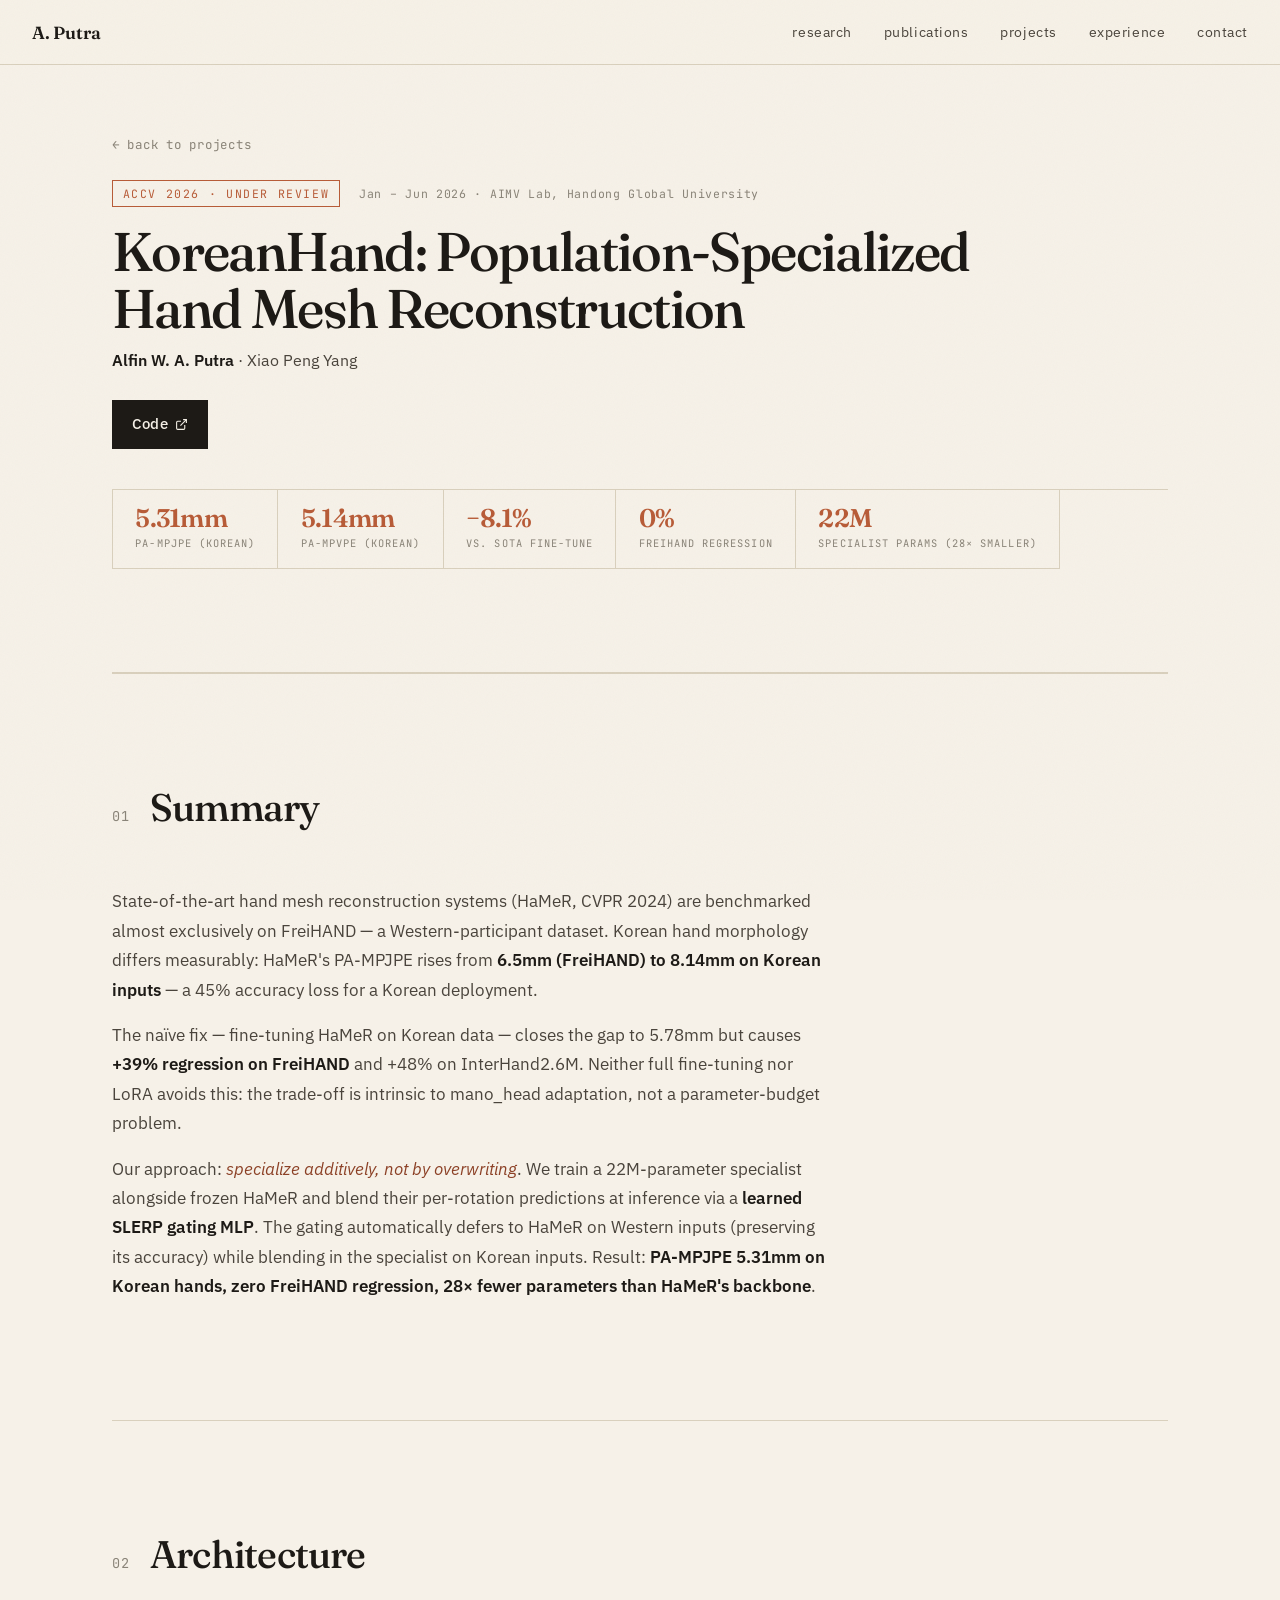
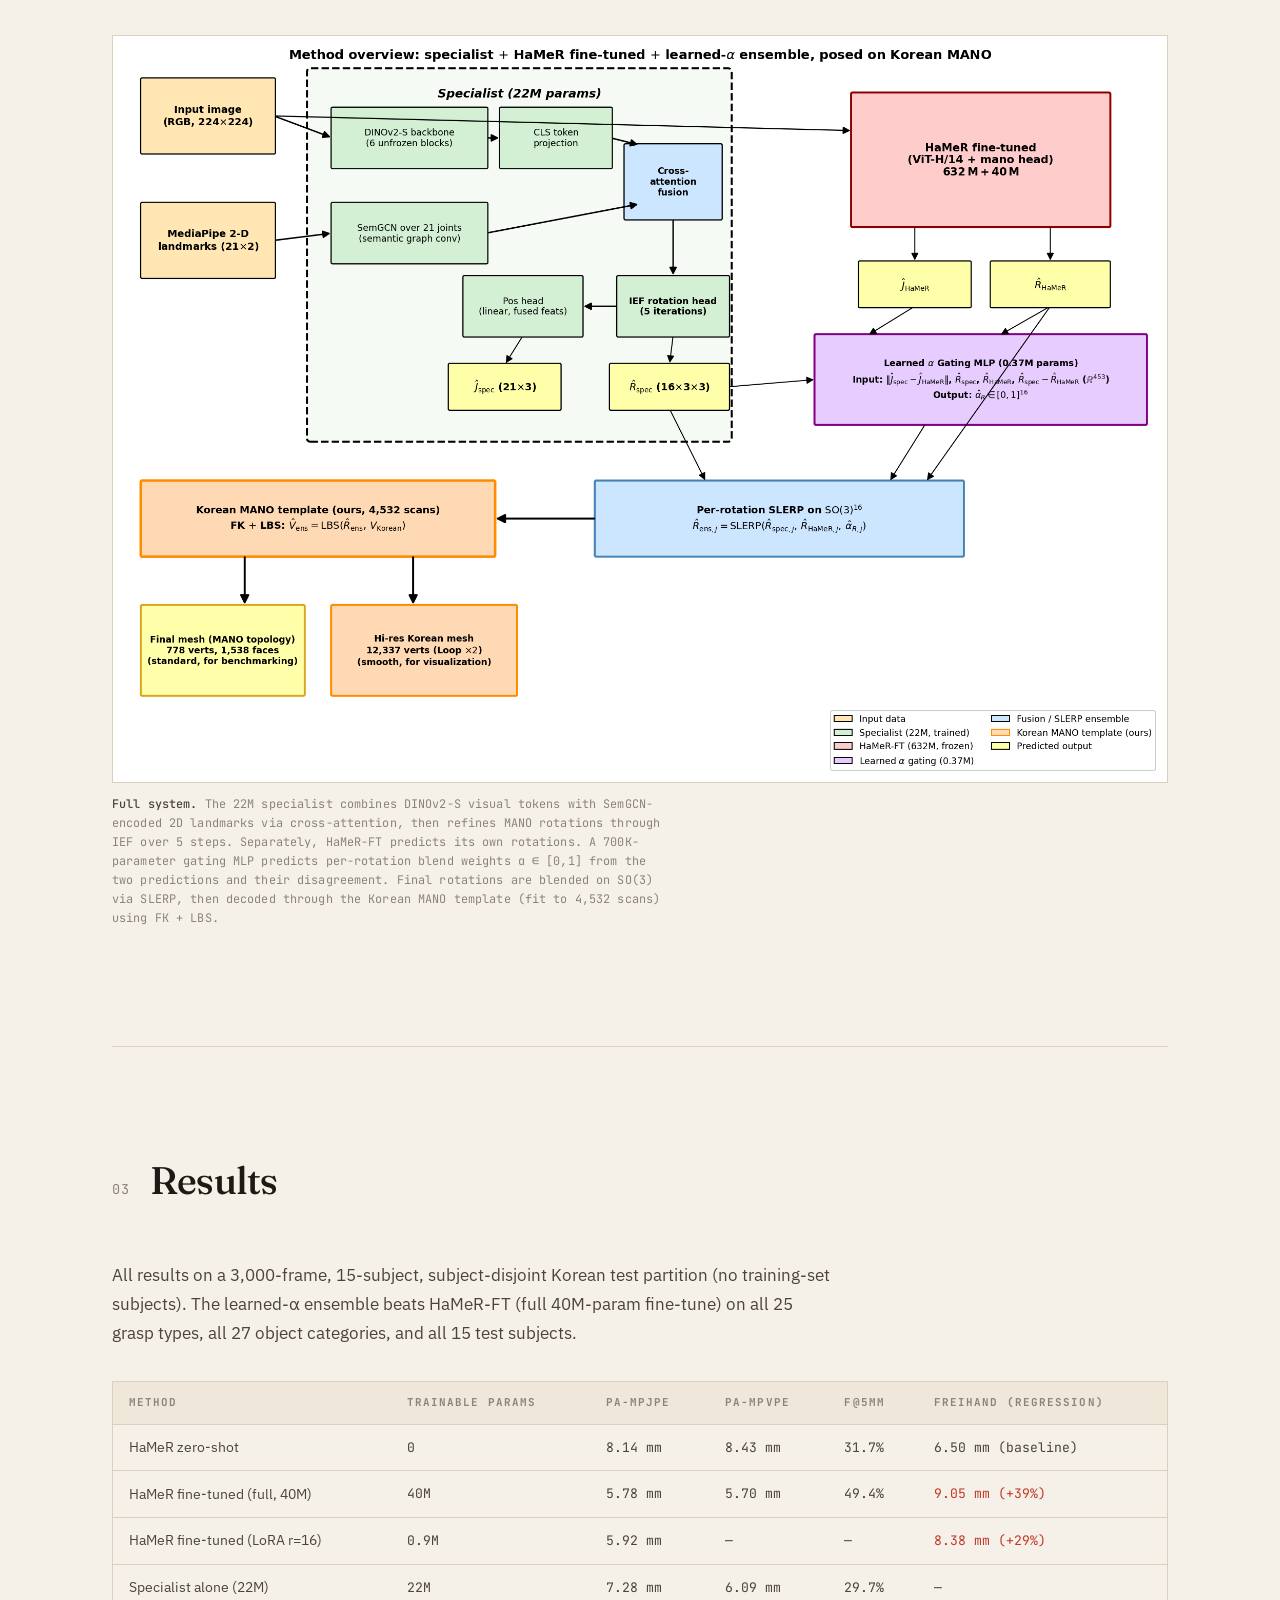
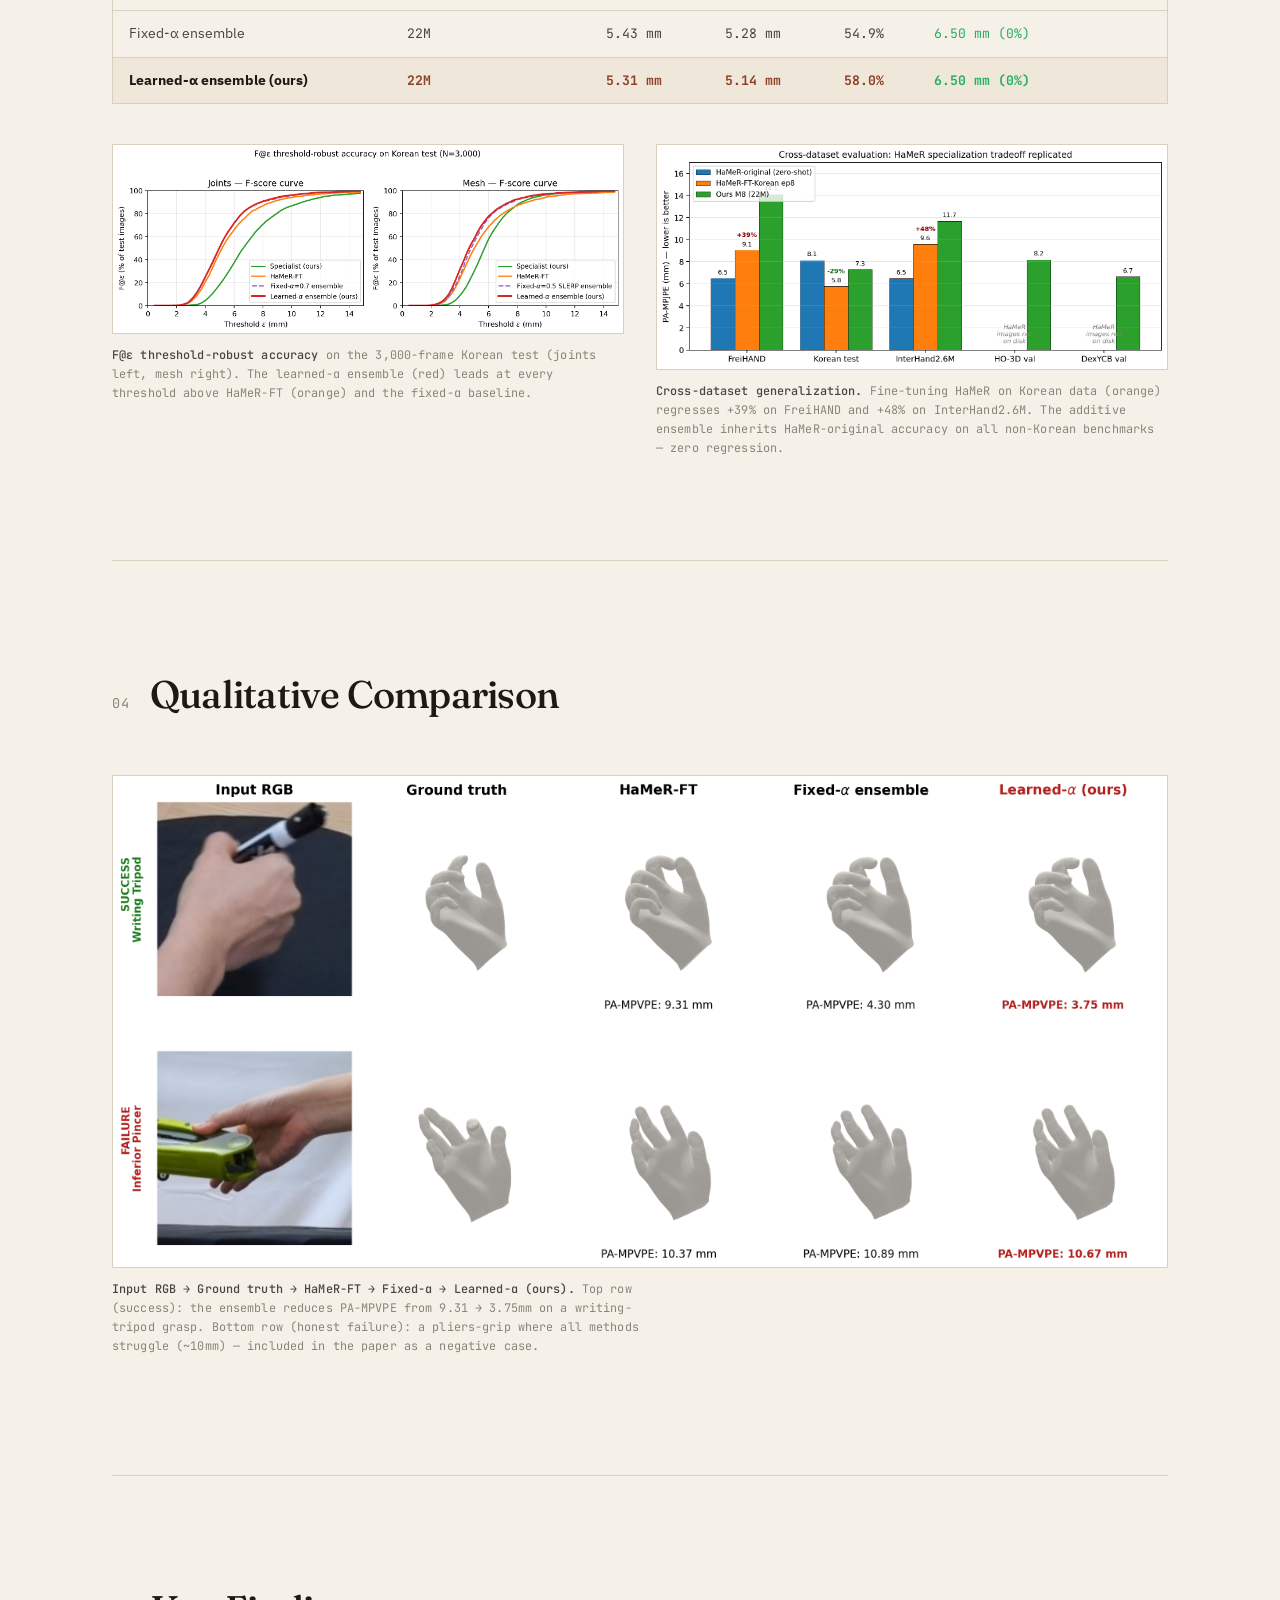
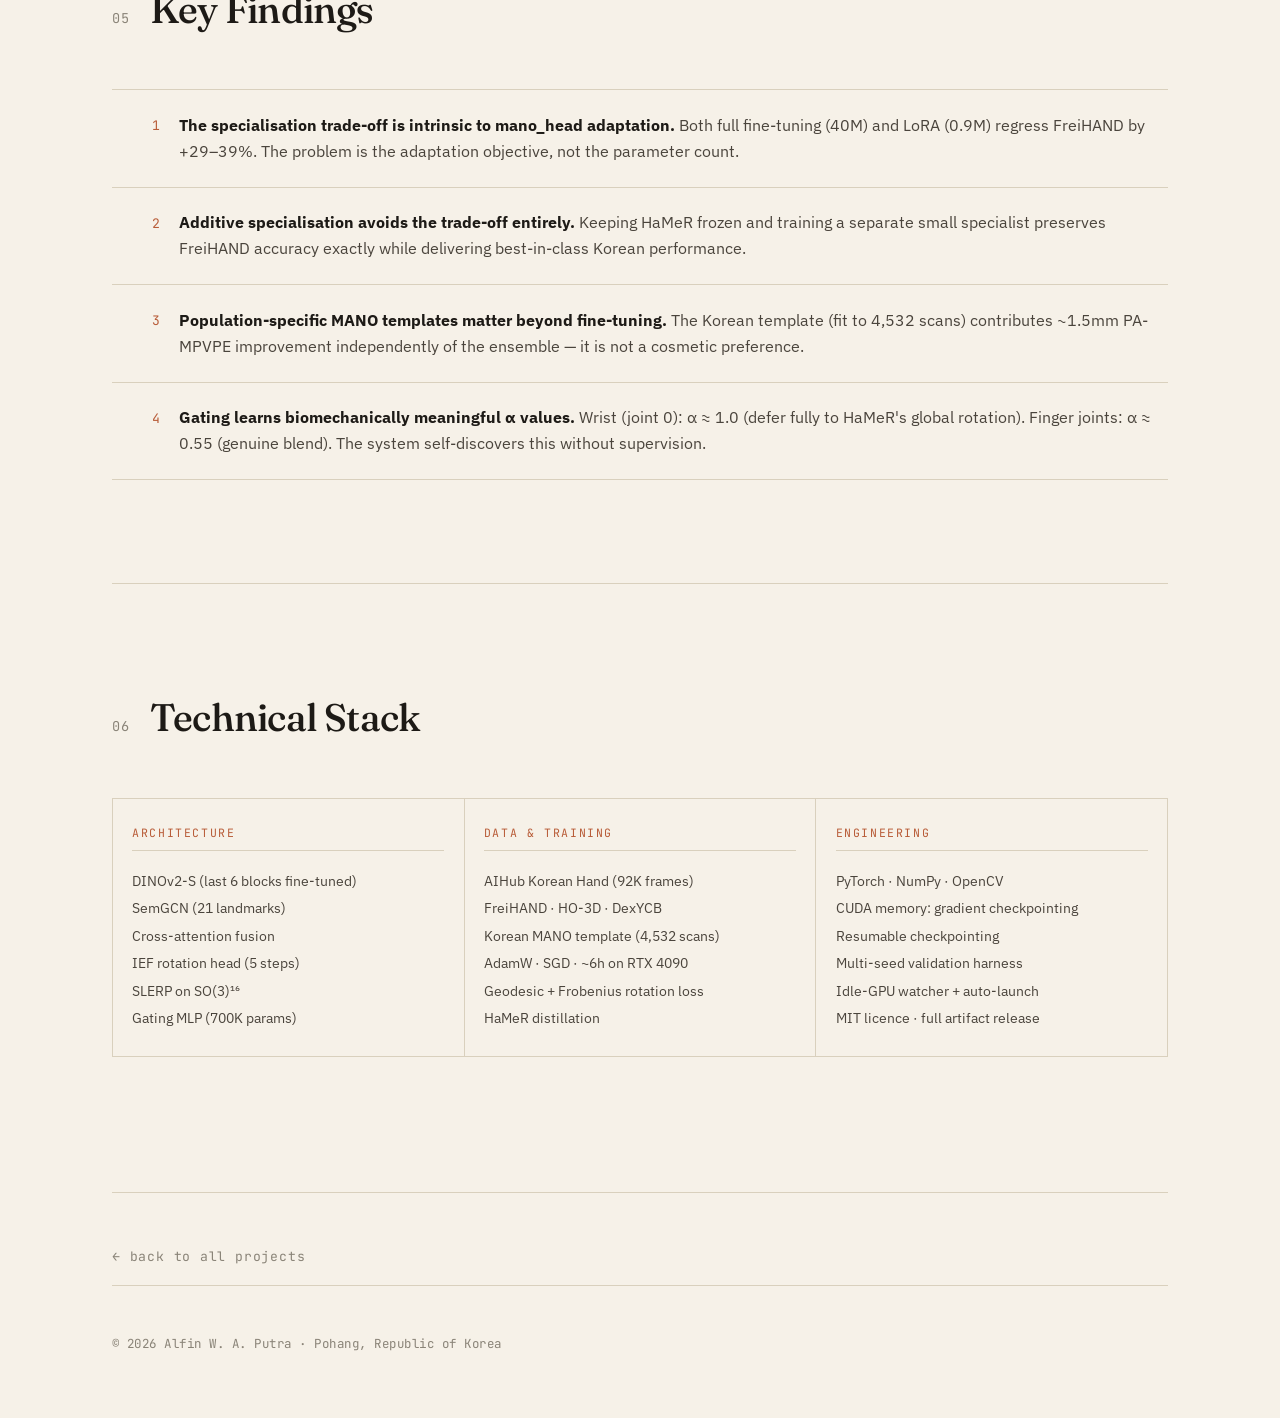
==== koreanhand.html @ b6795010 "feat: add KoreanHand detail page; clean up main project card - New koreanhand.html: full project pag" ====
<!DOCTYPE html>
<html lang="en">
<head>
  <meta charset="UTF-8" />
  <meta name="viewport" content="width=device-width, initial-scale=1.0" />
  <title>KoreanHand — Alfin W. A. Putra</title>
  <meta name="description" content="KoreanHand: Population-Specialized Hand Mesh Reconstruction. PA-MPJPE 5.31mm, beats SOTA fine-tuning by 8.1%, zero regression on FreiHAND. ACCV 2026 under review." />

  <link rel="icon" type="image/svg+xml" href="assets/img/favicon.svg" />
  <link rel="preconnect" href="https://fonts.googleapis.com" />
  <link rel="preconnect" href="https://fonts.gstatic.com" crossorigin />
  <link href="https://fonts.googleapis.com/css2?family=Fraunces:ital,opsz,wght@0,9..144,400;0,9..144,500;0,9..144,600;0,9..144,700;1,9..144,400&family=IBM+Plex+Sans:wght@300;400;500;600&family=JetBrains+Mono:wght@400;500&display=swap" rel="stylesheet" />
  <link rel="stylesheet" href="assets/css/style.css" />
  <link rel="stylesheet" href="assets/css/project.css" />
</head>
<body>
  <div class="grain" aria-hidden="true"></div>

  <nav class="topnav">
    <a href="index.html" class="brand">A.&nbsp;Putra</a>
    <div class="navlinks">
      <a href="index.html#research">Research</a>
      <a href="index.html#publications">Publications</a>
      <a href="index.html#projects">Projects</a>
      <a href="index.html#experience">Experience</a>
      <a href="index.html#contact">Contact</a>
    </div>
  </nav>

  <main id="top">

    <!-- ===== PROJECT HEADER ===== -->
    <section class="proj-hero">
      <div class="proj-hero-back">
        <a href="index.html#projects">← back to projects</a>
      </div>
      <div class="proj-hero-meta">
        <span class="proj-status">ACCV 2026 · under review</span>
        <span class="proj-hero-date">Jan – Jun 2026 · AIMV Lab, Handong Global University</span>
      </div>
      <h1 class="proj-hero-title">KoreanHand: Population-Specialized<br>Hand Mesh Reconstruction</h1>
      <p class="proj-hero-sub">
        <span class="me">Alfin&nbsp;W.&nbsp;A.&nbsp;Putra</span> · Xiao&nbsp;Peng&nbsp;Yang
      </p>
      <div class="proj-hero-links">
        <a href="https://github.com/Alfin12345677777/KoreanHand-Population-Specific-Hand-Mesh-Reconstruction-via-Learned-Specialist-Foundation-Ensembling" target="_blank" rel="noopener" class="cta primary">
          <span>Code</span>
          <svg width="13" height="13" viewBox="0 0 24 24" fill="none" stroke="currentColor" stroke-width="2" aria-hidden="true"><path d="M18 13v6a2 2 0 0 1-2 2H5a2 2 0 0 1-2-2V8a2 2 0 0 1 2-2h6"/><polyline points="15 3 21 3 21 9"/><line x1="10" y1="14" x2="21" y2="3"/></svg>
        </a>
      </div>

      <!-- stat pills -->
      <div class="stat-row">
        <div class="stat">
          <span class="stat-val">5.31mm</span>
          <span class="stat-label">PA-MPJPE (Korean)</span>
        </div>
        <div class="stat">
          <span class="stat-val">5.14mm</span>
          <span class="stat-label">PA-MPVPE (Korean)</span>
        </div>
        <div class="stat">
          <span class="stat-val">−8.1%</span>
          <span class="stat-label">vs. SOTA fine-tune</span>
        </div>
        <div class="stat">
          <span class="stat-val">0%</span>
          <span class="stat-label">FreiHAND regression</span>
        </div>
        <div class="stat">
          <span class="stat-val">22M</span>
          <span class="stat-label">specialist params (28× smaller)</span>
        </div>
      </div>
    </section>

    <!-- ===== ABSTRACT ===== -->
    <section class="section pj-section is-visible">
      <div class="section-head">
        <span class="section-num">01</span>
        <h2 class="section-title">Summary</h2>
      </div>
      <div class="pj-prose">
        <p>
          State-of-the-art hand mesh reconstruction systems (HaMeR, CVPR 2024) are benchmarked almost
          exclusively on FreiHAND — a Western-participant dataset. Korean hand morphology differs measurably:
          HaMeR's PA-MPJPE rises from <strong>6.5mm (FreiHAND) to 8.14mm on Korean inputs</strong> — a 45% accuracy loss
          for a Korean deployment.
        </p>
        <p>
          The naïve fix — fine-tuning HaMeR on Korean data — closes the gap to 5.78mm but causes
          <strong>+39% regression on FreiHAND</strong> and +48% on InterHand2.6M. Neither full fine-tuning
          nor LoRA avoids this: the trade-off is intrinsic to mano_head adaptation, not a parameter-budget problem.
        </p>
        <p>
          Our approach: <em>specialize additively, not by overwriting</em>. We train a 22M-parameter
          specialist alongside frozen HaMeR and blend their per-rotation predictions at inference via a
          <strong>learned SLERP gating MLP</strong>. The gating automatically defers to HaMeR on Western
          inputs (preserving its accuracy) while blending in the specialist on Korean inputs.
          Result: <strong>PA-MPJPE 5.31mm on Korean hands, zero FreiHAND regression, 28× fewer parameters than HaMeR's backbone</strong>.
        </p>
      </div>
    </section>

    <!-- ===== ARCHITECTURE ===== -->
    <section class="section pj-section is-visible">
      <div class="section-head">
        <span class="section-num">02</span>
        <h2 class="section-title">Architecture</h2>
      </div>
      <figure class="pj-figure pj-figure--full">
        <img src="assets/img/Arcitecture_hand.png" alt="Full system architecture: 22M specialist (DINOv2-S + SemGCN + cross-attention + IEF) ensembled with HaMeR-FT via learned-α SLERP gating MLP, posed on Korean MANO" />
        <figcaption>
          <strong>Full system.</strong> The 22M specialist combines DINOv2-S visual tokens with SemGCN-encoded
          2D landmarks via cross-attention, then refines MANO rotations through IEF over 5 steps. Separately,
          HaMeR-FT predicts its own rotations. A 700K-parameter gating MLP predicts per-rotation blend weights α ∈ [0,1]
          from the two predictions and their disagreement. Final rotations are blended on SO(3) via SLERP,
          then decoded through the Korean MANO template (fit to 4,532 scans) using FK + LBS.
        </figcaption>
      </figure>
    </section>

    <!-- ===== RESULTS ===== -->
    <section class="section pj-section is-visible">
      <div class="section-head">
        <span class="section-num">03</span>
        <h2 class="section-title">Results</h2>
      </div>

      <div class="pj-prose">
        <p>All results on a 3,000-frame, 15-subject, subject-disjoint Korean test partition (no training-set subjects).
           The learned-α ensemble beats HaMeR-FT (full 40M-param fine-tune) on all 25 grasp types, all 27 object categories,
           and all 15 test subjects.</p>
      </div>

      <!-- results table -->
      <div class="pj-table-wrap">
        <table class="pj-table">
          <thead>
            <tr>
              <th>Method</th>
              <th>Trainable params</th>
              <th>PA-MPJPE</th>
              <th>PA-MPVPE</th>
              <th>F@5mm</th>
              <th>FreiHAND (regression)</th>
            </tr>
          </thead>
          <tbody>
            <tr>
              <td>HaMeR zero-shot</td>
              <td class="mono">0</td>
              <td class="mono">8.14 mm</td>
              <td class="mono">8.43 mm</td>
              <td class="mono">31.7%</td>
              <td class="mono">6.50 mm (baseline)</td>
            </tr>
            <tr>
              <td>HaMeR fine-tuned (full, 40M)</td>
              <td class="mono">40M</td>
              <td class="mono">5.78 mm</td>
              <td class="mono">5.70 mm</td>
              <td class="mono">49.4%</td>
              <td class="mono bad">9.05 mm (+39%)</td>
            </tr>
            <tr>
              <td>HaMeR fine-tuned (LoRA r=16)</td>
              <td class="mono">0.9M</td>
              <td class="mono">5.92 mm</td>
              <td class="mono">—</td>
              <td class="mono">—</td>
              <td class="mono bad">8.38 mm (+29%)</td>
            </tr>
            <tr>
              <td>Specialist alone (22M)</td>
              <td class="mono">22M</td>
              <td class="mono">7.28 mm</td>
              <td class="mono">6.09 mm</td>
              <td class="mono">29.7%</td>
              <td class="mono">—</td>
            </tr>
            <tr>
              <td>Fixed-α ensemble</td>
              <td class="mono">22M</td>
              <td class="mono">5.43 mm</td>
              <td class="mono">5.28 mm</td>
              <td class="mono">54.9%</td>
              <td class="mono good">6.50 mm (0%)</td>
            </tr>
            <tr class="best-row">
              <td><strong>Learned-α ensemble (ours)</strong></td>
              <td class="mono"><strong>22M</strong></td>
              <td class="mono"><strong>5.31 mm</strong></td>
              <td class="mono"><strong>5.14 mm</strong></td>
              <td class="mono"><strong>58.0%</strong></td>
              <td class="mono good"><strong>6.50 mm (0%)</strong></td>
            </tr>
          </tbody>
        </table>
      </div>

      <div class="pj-figures-2">
        <figure class="pj-figure">
          <img src="assets/img/F_score_hand.png" alt="F@ε accuracy curves for joints and mesh on Korean test set, N=3000" />
          <figcaption>
            <strong>F@ε threshold-robust accuracy</strong> on the 3,000-frame Korean test (joints left, mesh right).
            The learned-α ensemble (red) leads at every threshold above HaMeR-FT (orange) and the fixed-α baseline.
          </figcaption>
        </figure>
        <figure class="pj-figure">
          <img src="assets/img/cross_val_hand.png" alt="Cross-dataset PA-MPJPE bar chart across FreiHAND, Korean test, InterHand2.6M, HO-3D, DexYCB" />
          <figcaption>
            <strong>Cross-dataset generalization.</strong> Fine-tuning HaMeR on Korean data (orange) regresses
            +39% on FreiHAND and +48% on InterHand2.6M. The additive ensemble inherits HaMeR-original
            accuracy on all non-Korean benchmarks — zero regression.
          </figcaption>
        </figure>
      </div>
    </section>

    <!-- ===== QUALITATIVE ===== -->
    <section class="section pj-section is-visible">
      <div class="section-head">
        <span class="section-num">04</span>
        <h2 class="section-title">Qualitative Comparison</h2>
      </div>
      <figure class="pj-figure pj-figure--full">
        <img src="assets/img/sample_hand.png" alt="Qualitative results: input RGB, ground truth mesh, HaMeR-FT, fixed-alpha, learned-alpha ensemble on Korean hand images" />
        <figcaption>
          <strong>Input RGB → Ground truth → HaMeR-FT → Fixed-α → Learned-α (ours).</strong>
          Top row (success): the ensemble reduces PA-MPVPE from 9.31 → 3.75mm on a writing-tripod grasp.
          Bottom row (honest failure): a pliers-grip where all methods struggle (~10mm) — included in the paper as a negative case.
        </figcaption>
      </figure>
    </section>

    <!-- ===== KEY FINDINGS ===== -->
    <section class="section pj-section is-visible">
      <div class="section-head">
        <span class="section-num">05</span>
        <h2 class="section-title">Key Findings</h2>
      </div>
      <div class="pj-findings">
        <div class="pj-finding">
          <span class="pj-finding-num">1</span>
          <div>
            <strong>The specialisation trade-off is intrinsic to mano_head adaptation.</strong>
            Both full fine-tuning (40M) and LoRA (0.9M) regress FreiHAND by +29–39%.
            The problem is the adaptation objective, not the parameter count.
          </div>
        </div>
        <div class="pj-finding">
          <span class="pj-finding-num">2</span>
          <div>
            <strong>Additive specialisation avoids the trade-off entirely.</strong>
            Keeping HaMeR frozen and training a separate small specialist preserves FreiHAND accuracy
            exactly while delivering best-in-class Korean performance.
          </div>
        </div>
        <div class="pj-finding">
          <span class="pj-finding-num">3</span>
          <div>
            <strong>Population-specific MANO templates matter beyond fine-tuning.</strong>
            The Korean template (fit to 4,532 scans) contributes ~1.5mm PA-MPVPE improvement
            independently of the ensemble — it is not a cosmetic preference.
          </div>
        </div>
        <div class="pj-finding">
          <span class="pj-finding-num">4</span>
          <div>
            <strong>Gating learns biomechanically meaningful α values.</strong>
            Wrist (joint 0): α ≈ 1.0 (defer fully to HaMeR's global rotation).
            Finger joints: α ≈ 0.55 (genuine blend). The system self-discovers this without supervision.
          </div>
        </div>
      </div>
    </section>

    <!-- ===== STACK ===== -->
    <section class="section pj-section is-visible">
      <div class="section-head">
        <span class="section-num">06</span>
        <h2 class="section-title">Technical Stack</h2>
      </div>
      <div class="skills-grid" style="grid-template-columns: repeat(3,1fr);">
        <div class="skill-col">
          <div class="skill-label">Architecture</div>
          <ul>
            <li>DINOv2-S (last 6 blocks fine-tuned)</li>
            <li>SemGCN (21 landmarks)</li>
            <li>Cross-attention fusion</li>
            <li>IEF rotation head (5 steps)</li>
            <li>SLERP on SO(3)¹⁶</li>
            <li>Gating MLP (700K params)</li>
          </ul>
        </div>
        <div class="skill-col">
          <div class="skill-label">Data &amp; Training</div>
          <ul>
            <li>AIHub Korean Hand (92K frames)</li>
            <li>FreiHAND · HO-3D · DexYCB</li>
            <li>Korean MANO template (4,532 scans)</li>
            <li>AdamW · SGD · ~6h on RTX 4090</li>
            <li>Geodesic + Frobenius rotation loss</li>
            <li>HaMeR distillation</li>
          </ul>
        </div>
        <div class="skill-col">
          <div class="skill-label">Engineering</div>
          <ul>
            <li>PyTorch · NumPy · OpenCV</li>
            <li>CUDA memory: gradient checkpointing</li>
            <li>Resumable checkpointing</li>
            <li>Multi-seed validation harness</li>
            <li>Idle-GPU watcher + auto-launch</li>
            <li>MIT licence · full artifact release</li>
          </ul>
        </div>
      </div>
    </section>

    <div class="pj-footer-back">
      <a href="index.html#projects">← back to all projects</a>
    </div>

    <footer class="footer">
      <div>© 2026 Alfin W. A. Putra · Pohang, Republic of Korea</div>
    </footer>
  </main>

  <script src="assets/js/script.js"></script>
</body>
</html>
---- assets/css/style.css ----
/* ============================================================
   Alfin Putra — academic CV site
   aesthetic: editorial / refined minimalism / paper-warm
   ============================================================ */

:root {
  /* warm paper background, deep ink text */
  --bg: #f6f1e8;            /* warm off-white, like aged paper */
  --bg-alt: #efe8da;        /* slightly darker section bg */
  --ink: #1d1a16;           /* near-black ink */
  --ink-soft: #4a443c;
  --ink-mute: #8a8478;
  --rule: #d9d0bd;

  /* single grounded accent — deep terracotta, NOT corporate blue */
  --accent: #b85c38;
  --accent-deep: #8c4126;

  /* type */
  --serif: 'Fraunces', 'Times New Roman', Georgia, serif;
  --sans: 'IBM Plex Sans', -apple-system, system-ui, sans-serif;
  --mono: 'JetBrains Mono', 'Courier New', monospace;

  /* spacing */
  --section-pad: clamp(4rem, 8vw, 7rem);
  --content-max: 1120px;
}

/* ============================================================
   reset & base
   ============================================================ */
* { margin: 0; padding: 0; box-sizing: border-box; }
html { scroll-behavior: smooth; }
body {
  font-family: var(--sans);
  font-weight: 400;
  font-size: 17px;
  line-height: 1.65;
  color: var(--ink);
  background: var(--bg);
  -webkit-font-smoothing: antialiased;
  -moz-osx-font-smoothing: grayscale;
  font-feature-settings: 'kern' 1, 'liga' 1;
}

a {
  color: var(--accent-deep);
  text-decoration: none;
  text-underline-offset: 3px;
  text-decoration-thickness: 1px;
  transition: color .2s ease, text-decoration-color .2s ease;
}
a:hover {
  color: var(--accent);
  text-decoration: underline;
}

em {
  font-style: italic;
  color: var(--accent-deep);
}

/* ============================================================
   grain overlay — subtle paper texture
   ============================================================ */
.grain {
  position: fixed;
  inset: 0;
  pointer-events: none;
  opacity: .035;
  z-index: 9999;
  background-image: url("data:image/svg+xml;utf8,<svg xmlns='http://www.w3.org/2000/svg' width='200' height='200'><filter id='n'><feTurbulence type='fractalNoise' baseFrequency='0.9' numOctaves='3'/></filter><rect width='200' height='200' filter='url(%23n)' opacity='1'/></svg>");
  mix-blend-mode: multiply;
}

/* ============================================================
   nav
   ============================================================ */
.topnav {
  position: sticky;
  top: 0;
  z-index: 100;
  display: flex;
  align-items: center;
  justify-content: space-between;
  padding: 1.1rem 2rem;
  background: rgba(246, 241, 232, .92);
  backdrop-filter: saturate(180%) blur(10px);
  border-bottom: 1px solid var(--rule);
}
.brand {
  font-family: var(--serif);
  font-weight: 600;
  font-size: 1.1rem;
  letter-spacing: -0.01em;
  color: var(--ink);
}
.brand:hover { color: var(--accent); text-decoration: none; }
.navlinks {
  display: flex;
  gap: 2rem;
}
.navlinks a {
  font-size: .85rem;
  color: var(--ink-soft);
  letter-spacing: .04em;
  text-transform: lowercase;
}
.navlinks a:hover { color: var(--accent); text-decoration: none; }

@media (max-width: 720px) {
  .navlinks { display: none; }
  .topnav { padding: 1rem 1.25rem; }
}

/* ============================================================
   hero
   ============================================================ */
main {
  max-width: var(--content-max);
  margin: 0 auto;
  padding: 0 2rem;
}
@media (max-width: 720px) {
  main { padding: 0 1.25rem; }
}

.hero {
  padding-top: 4rem;
  padding-bottom: var(--section-pad);
}

/* ============================================================
   highlights strip (below hero, above research)
   ============================================================ */
.highlights {
  display: grid;
  grid-template-columns: repeat(3, 1fr);
  border-top: 1px solid var(--rule);
  border-left: 1px solid var(--rule);
  margin-bottom: 0;
}
.highlight {
  display: flex;
  flex-direction: column;
  gap: .45rem;
  padding: 1.4rem 1.6rem;
  border-right: 1px solid var(--rule);
  border-bottom: 1px solid var(--rule);
}
.highlight-label {
  font-family: var(--mono);
  font-size: .68rem;
  letter-spacing: .16em;
  text-transform: uppercase;
  color: var(--accent);
}
.highlight-text {
  font-size: .96rem;
  color: var(--ink-soft);
  line-height: 1.5;
}
.highlight-text strong {
  font-weight: 600;
  color: var(--ink);
}
.highlight-link {
  font-family: var(--mono);
  font-size: .78rem;
  letter-spacing: .04em;
  margin-top: .2rem;
}
@media (max-width: 720px) {
  .highlights { grid-template-columns: 1fr; }
}
.hero-grid {
  display: grid;
  grid-template-columns: 1fr 280px;
  gap: 3.5rem;
  align-items: start;
}
@media (max-width: 860px) {
  .hero-grid {
    grid-template-columns: 1fr;
    gap: 2rem;
  }
}

.eyebrow {
  display: inline-flex;
  align-items: center;
  gap: .55rem;
  font-family: var(--mono);
  font-size: .72rem;
  letter-spacing: .14em;
  color: var(--ink-mute);
  text-transform: uppercase;
  margin-bottom: 1.6rem;
}
.dot {
  width: 7px;
  height: 7px;
  border-radius: 50%;
  background: var(--accent);
  display: inline-block;
  animation: pulse 2.4s ease-in-out infinite;
}
@keyframes pulse {
  0%, 100% { opacity: 1; transform: scale(1); }
  50% { opacity: .5; transform: scale(.85); }
}

.display-name {
  font-family: var(--serif);
  font-weight: 500;
  font-size: clamp(2.7rem, 6vw, 4.5rem);
  line-height: 0.98;
  letter-spacing: -0.03em;
  color: var(--ink);
  margin-bottom: 1.8rem;
  font-variation-settings: 'opsz' 144;
}
.display-name .middle {
  font-style: italic;
  font-weight: 400;
  color: var(--ink-soft);
}

.lede {
  font-size: 1.1rem;
  line-height: 1.7;
  color: var(--ink-soft);
  margin-bottom: 1.2rem;
  max-width: 60ch;
}
.lede a {
  color: var(--ink);
  border-bottom: 1px solid var(--accent);
  padding-bottom: 1px;
}
.lede a:hover {
  color: var(--accent);
  text-decoration: none;
}

.cta-row {
  display: flex;
  gap: .8rem;
  margin-top: 2rem;
  flex-wrap: wrap;
}
.cta {
  display: inline-flex;
  align-items: center;
  gap: .45rem;
  padding: .7rem 1.2rem;
  font-family: var(--sans);
  font-size: .92rem;
  font-weight: 500;
  letter-spacing: .01em;
  color: var(--ink);
  border: 1px solid var(--ink);
  background: transparent;
  border-radius: 0;
  transition: all .2s ease;
}
.cta:hover {
  background: var(--ink);
  color: var(--bg);
  text-decoration: none;
}
.cta.primary {
  background: var(--ink);
  color: var(--bg);
}
.cta.primary:hover {
  background: var(--accent);
  border-color: var(--accent);
}

/* portrait */
.hero-photo {
  display: flex;
  flex-direction: column;
  align-items: flex-start;
}
.portrait-frame {
  width: 100%;
  aspect-ratio: 4/5;
  position: relative;
  overflow: hidden;
  border: 1px solid var(--rule);
  background: var(--bg-alt);
}
.portrait-frame img {
  width: 100%;
  height: 100%;
  object-fit: cover;
  display: block;
  filter: grayscale(0.15) contrast(1.02);
}
.portrait-fallback {
  display: none;
  width: 100%;
  height: 100%;
  align-items: center;
  justify-content: center;
  flex-direction: column;
  gap: .35rem;
  color: var(--ink-mute);
  font-family: var(--mono);
  font-size: .8rem;
  background: repeating-linear-gradient(
    45deg,
    var(--bg-alt),
    var(--bg-alt) 10px,
    var(--rule) 10px,
    var(--rule) 11px
  );
}
.portrait-fallback small {
  font-size: .68rem;
  opacity: .7;
}
.photo-caption {
  margin-top: .8rem;
  font-family: var(--mono);
  font-size: .72rem;
  letter-spacing: .08em;
  color: var(--ink-mute);
  text-transform: uppercase;
}

/* ============================================================
   sections
   ============================================================ */
.section {
  padding: var(--section-pad) 0;
  border-top: 1px solid var(--rule);
}
.section-head {
  display: flex;
  align-items: baseline;
  gap: 1.2rem;
  margin-bottom: 3rem;
}
.section-num {
  font-family: var(--mono);
  font-size: .85rem;
  color: var(--ink-mute);
  letter-spacing: .1em;
}
.section-title {
  font-family: var(--serif);
  font-weight: 500;
  font-size: clamp(1.7rem, 3vw, 2.4rem);
  letter-spacing: -0.02em;
  color: var(--ink);
}

/* ============================================================
   01 — research interests
   ============================================================ */
.interests-grid {
  display: grid;
  grid-template-columns: repeat(2, 1fr);
  gap: 0;
  border-top: 1px solid var(--rule);
  border-left: 1px solid var(--rule);
}
.interest {
  padding: 2rem 1.8rem;
  border-right: 1px solid var(--rule);
  border-bottom: 1px solid var(--rule);
  background: transparent;
  transition: background .25s ease;
}
.interest:hover {
  background: var(--bg-alt);
}
.interest h3 {
  font-family: var(--serif);
  font-weight: 500;
  font-size: 1.25rem;
  margin-bottom: .7rem;
  letter-spacing: -0.01em;
}
.interest p {
  font-size: .96rem;
  color: var(--ink-soft);
  line-height: 1.65;
}
@media (max-width: 720px) {
  .interests-grid { grid-template-columns: 1fr; }
}

/* ============================================================
   02 — publications
   ============================================================ */
.pub-list {
  list-style: none;
  padding: 0;
}
.pub {
  display: grid;
  grid-template-columns: 110px 1fr;
  gap: 2rem;
  padding: 2.2rem 0;
  border-top: 1px solid var(--rule);
}
.pub:last-child {
  border-bottom: 1px solid var(--rule);
}
.pub-marker {
  font-family: var(--mono);
  font-size: .78rem;
  letter-spacing: .12em;
  color: var(--accent);
  text-transform: uppercase;
  padding-top: .25rem;
}
.pub-title {
  font-family: var(--serif);
  font-weight: 500;
  font-size: 1.3rem;
  letter-spacing: -0.015em;
  line-height: 1.35;
  margin-bottom: .55rem;
  color: var(--ink);
}
.pub-authors {
  font-size: .92rem;
  color: var(--ink-soft);
  margin-bottom: .35rem;
}
.pub-authors .me {
  font-weight: 600;
  color: var(--ink);
}
.pub-venue {
  font-family: var(--sans);
  font-size: .88rem;
  font-style: italic;
  color: var(--ink-mute);
  margin-bottom: .85rem;
}
.pub-venue .status {
  font-style: normal;
  font-family: var(--mono);
  font-size: .72rem;
  letter-spacing: .08em;
  text-transform: uppercase;
  color: var(--accent);
  margin-left: .35rem;
}
.pub-abstract {
  font-size: .95rem;
  color: var(--ink-soft);
  line-height: 1.65;
  max-width: 64ch;
  margin-bottom: .85rem;
}
.pub-abstract strong {
  font-weight: 600;
  color: var(--ink);
  font-family: var(--mono);
  font-size: .9em;
}
.pub-title a {
  color: var(--ink);
  text-decoration: none;
  border-bottom: 1px solid var(--rule);
  transition: border-color .2s ease, color .2s ease;
}
.pub-title a:hover {
  color: var(--accent);
  border-color: var(--accent);
  text-decoration: none;
}

.pub-links a {
  font-family: var(--mono);
  font-size: .82rem;
  letter-spacing: .04em;
  margin-right: 1.2rem;
}

@media (max-width: 720px) {
  .pub { grid-template-columns: 1fr; gap: .6rem; }
  .pub-marker { font-size: .72rem; }
}

/* ============================================================
   03 — projects
   ============================================================ */
.proj-list {
  display: flex;
  flex-direction: column;
  gap: 0;
}
.proj {
  display: grid;
  grid-template-columns: 360px 1fr;
  gap: 2.5rem;
  padding: 2.5rem 0;
  border-top: 1px solid var(--rule);
  align-items: start;
}
.proj:last-child {
  border-bottom: 1px solid var(--rule);
}
.proj:nth-child(even) {
  grid-template-columns: 1fr 360px;
}
.proj:nth-child(even) .proj-media {
  order: 2;
}
.proj-media {
  width: 100%;
}
.img-placeholder {
  width: 100%;
  aspect-ratio: 4/3;
  background: var(--bg-alt);
  border: 1px solid var(--rule);
  display: flex;
  flex-direction: column;
  align-items: center;
  justify-content: center;
  gap: .35rem;
  color: var(--ink-mute);
  font-family: var(--mono);
  font-size: .82rem;
  letter-spacing: .04em;
  text-transform: uppercase;
  background-image: repeating-linear-gradient(
    -45deg,
    transparent,
    transparent 18px,
    rgba(217, 208, 189, .35) 18px,
    rgba(217, 208, 189, .35) 19px
  );
}
.img-placeholder small {
  font-size: .65rem;
  text-transform: none;
  opacity: .7;
  letter-spacing: 0;
}

.proj-meta {
  font-family: var(--mono);
  font-size: .74rem;
  letter-spacing: .12em;
  color: var(--ink-mute);
  text-transform: uppercase;
  margin-bottom: .6rem;
}
.proj-title {
  font-family: var(--serif);
  font-weight: 500;
  font-size: 1.55rem;
  letter-spacing: -0.02em;
  line-height: 1.2;
  margin-bottom: .9rem;
  color: var(--ink);
}
.proj-body p {
  font-size: .98rem;
  color: var(--ink-soft);
  line-height: 1.65;
  margin-bottom: 1rem;
  max-width: 56ch;
}
.proj-stack {
  list-style: none;
  display: flex;
  flex-wrap: wrap;
  gap: .4rem;
  margin-bottom: 1rem;
}
.proj-stack li {
  font-family: var(--mono);
  font-size: .72rem;
  padding: .25rem .65rem;
  background: var(--bg-alt);
  color: var(--ink-soft);
  border: 1px solid var(--rule);
  letter-spacing: .02em;
}
.proj-links a {
  font-family: var(--mono);
  font-size: .82rem;
  letter-spacing: .04em;
  margin-right: 1.2rem;
}

.proj-img {
  width: 100%;
  aspect-ratio: 4/3;
  object-fit: contain;
  background: var(--bg-alt);
  border: 1px solid var(--rule);
  display: block;
  padding: .5rem;
}
.proj-img--logo {
  object-fit: contain;
  padding: 2.5rem;
}

.proj-figures {
  grid-column: 1 / -1;
  display: grid;
  grid-template-columns: repeat(3, 1fr);
  gap: 1.2rem;
  padding-top: 1.8rem;
  border-top: 1px solid var(--rule);
  margin-top: .5rem;
}
.proj-figure {
  display: flex;
  flex-direction: column;
}
.proj-figure img {
  width: 100%;
  display: block;
  border: 1px solid var(--rule);
  background: var(--bg-alt);
}
.proj-figure figcaption {
  font-family: var(--mono);
  font-size: .68rem;
  color: var(--ink-mute);
  margin-top: .6rem;
  line-height: 1.55;
  letter-spacing: .01em;
}
.proj-figure figcaption strong {
  color: var(--ink-soft);
  font-style: normal;
  font-weight: 500;
}

@media (max-width: 860px) {
  .proj, .proj:nth-child(even) {
    grid-template-columns: 1fr;
    gap: 1.5rem;
  }
  .proj:nth-child(even) .proj-media { order: 0; }
  .proj-figures { grid-template-columns: 1fr; }
}

/* ============================================================
   04 — timeline
   ============================================================ */
.timeline {
  display: flex;
  flex-direction: column;
}
.tl-row {
  display: grid;
  grid-template-columns: 150px 1fr;
  gap: 2.5rem;
  padding: 1.6rem 0;
  border-top: 1px solid var(--rule);
}
.tl-row:last-child {
  border-bottom: 1px solid var(--rule);
}
.tl-date {
  font-family: var(--mono);
  font-size: .82rem;
  letter-spacing: .04em;
  color: var(--accent);
  padding-top: .15rem;
}
.tl-body h3 {
  font-family: var(--serif);
  font-weight: 500;
  font-size: 1.15rem;
  letter-spacing: -0.01em;
  margin-bottom: .25rem;
  color: var(--ink);
}
.tl-org {
  font-size: .88rem;
  font-style: italic;
  color: var(--ink-soft);
  margin-bottom: .35rem;
}
.tl-body p {
  font-size: .92rem;
  color: var(--ink-mute);
  line-height: 1.6;
  max-width: 60ch;
}

@media (max-width: 720px) {
  .tl-row { grid-template-columns: 1fr; gap: .35rem; }
  .tl-date { font-size: .76rem; }
}

/* ============================================================
   05 — skills
   ============================================================ */
.skills-grid {
  display: grid;
  grid-template-columns: repeat(5, 1fr);
  gap: 0;
  border-top: 1px solid var(--rule);
  border-left: 1px solid var(--rule);
}
.skill-col {
  padding: 1.5rem 1.2rem;
  border-right: 1px solid var(--rule);
  border-bottom: 1px solid var(--rule);
}
.skill-label {
  font-family: var(--mono);
  font-size: .72rem;
  letter-spacing: .14em;
  color: var(--accent);
  text-transform: uppercase;
  margin-bottom: 1rem;
  padding-bottom: .55rem;
  border-bottom: 1px solid var(--rule);
}
.skill-col ul {
  list-style: none;
}
.skill-col li {
  font-size: .88rem;
  color: var(--ink-soft);
  padding: .2rem 0;
  line-height: 1.5;
}

@media (max-width: 960px) {
  .skills-grid { grid-template-columns: repeat(2, 1fr); }
}
@media (max-width: 480px) {
  .skills-grid { grid-template-columns: 1fr; }
}

/* ============================================================
   06 — contact
   ============================================================ */
.section-contact {
  padding-bottom: 4rem;
}
.contact-status {
  font-family: var(--mono);
  font-size: .82rem;
  letter-spacing: .04em;
  color: var(--ink-mute);
  margin-bottom: 1.2rem;
}
.contact-status strong {
  color: var(--accent);
  font-weight: 500;
}
.contact-lede {
  font-size: 1.1rem;
  color: var(--ink-soft);
  line-height: 1.6;
  max-width: 60ch;
  margin-bottom: 2.5rem;
}
.contact-grid {
  display: grid;
  grid-template-columns: repeat(2, 1fr);
  gap: 0;
  border-top: 1px solid var(--rule);
  border-left: 1px solid var(--rule);
}
.contact-card {
  display: flex;
  flex-direction: column;
  gap: .4rem;
  padding: 1.6rem 1.5rem;
  border-right: 1px solid var(--rule);
  border-bottom: 1px solid var(--rule);
  transition: background .2s ease;
  color: inherit;
}
.contact-card:hover {
  background: var(--bg-alt);
  text-decoration: none;
}
.contact-card .label {
  font-family: var(--mono);
  font-size: .72rem;
  letter-spacing: .14em;
  color: var(--ink-mute);
  text-transform: uppercase;
}
.contact-card .value {
  font-family: var(--serif);
  font-size: 1.15rem;
  font-weight: 500;
  color: var(--ink);
}
.contact-card:hover .value {
  color: var(--accent);
}

@media (max-width: 600px) {
  .contact-grid { grid-template-columns: 1fr; }
}

/* ============================================================
   footer
   ============================================================ */
.footer {
  padding: 3rem 0 4rem;
  border-top: 1px solid var(--rule);
  font-family: var(--mono);
  font-size: .78rem;
  color: var(--ink-mute);
  letter-spacing: .04em;
  display: flex;
  flex-direction: column;
  gap: .5rem;
}
.footer-sub {
  font-size: .72rem;
  opacity: .8;
}

/* ============================================================
   page-load reveal
   ============================================================ */
.hero-text > * {
  opacity: 0;
  transform: translateY(8px);
  animation: rise .8s ease forwards;
}
.hero-text .eyebrow { animation-delay: .05s; }
.hero-text .display-name { animation-delay: .15s; }
.hero-text .lede:nth-of-type(1) { animation-delay: .3s; }
.hero-text .lede:nth-of-type(2) { animation-delay: .42s; }
.hero-text .cta-row { animation-delay: .54s; }
.hero-photo {
  opacity: 0;
  animation: rise 1s ease .35s forwards;
}
@keyframes rise {
  to { opacity: 1; transform: translateY(0); }
}

/* sections reveal on scroll */
.section {
  opacity: 0;
  transform: translateY(20px);
  transition: opacity .8s ease, transform .8s ease;
}
.section.is-visible {
  opacity: 1;
  transform: translateY(0);
}

/* ============================================================
   selection
   ============================================================ */
::selection {
  background: var(--accent);
  color: var(--bg);
}

/* ============================================================
   print (so the page also prints nicely)
   ============================================================ */
@media print {
  .topnav, .grain, .cta-row, .hero-photo, .photo-caption { display: none; }
  body { background: white; color: black; }
  .section { page-break-inside: avoid; }
}
---- assets/css/project.css ----
/* ============================================================
   project detail page — koreanhand.html (and future project pages)
   inherits all variables from style.css
   ============================================================ */

/* ---- hero ---- */
.proj-hero {
  padding: 4rem 0 var(--section-pad);
  border-bottom: 1px solid var(--rule);
}
.proj-hero-back a {
  font-family: var(--mono);
  font-size: .78rem;
  letter-spacing: .06em;
  color: var(--ink-mute);
}
.proj-hero-back a:hover { color: var(--accent); text-decoration: none; }

.proj-hero-meta {
  display: flex;
  align-items: center;
  gap: 1.2rem;
  margin: 1.4rem 0 1rem;
  flex-wrap: wrap;
}
.proj-status {
  font-family: var(--mono);
  font-size: .72rem;
  letter-spacing: .14em;
  text-transform: uppercase;
  color: var(--accent);
  background: transparent;
  border: 1px solid var(--accent);
  padding: .2rem .6rem;
}
.proj-hero-date {
  font-family: var(--mono);
  font-size: .72rem;
  letter-spacing: .06em;
  color: var(--ink-mute);
}
.proj-hero-title {
  font-family: var(--serif);
  font-weight: 500;
  font-size: clamp(2rem, 5vw, 3.4rem);
  letter-spacing: -0.03em;
  line-height: 1.05;
  color: var(--ink);
  margin-bottom: .7rem;
}
.proj-hero-sub {
  font-size: .98rem;
  color: var(--ink-soft);
  margin-bottom: 1.6rem;
}
.proj-hero-sub .me {
  font-weight: 600;
  color: var(--ink);
}
.proj-hero-links {
  margin-bottom: 2.5rem;
}

/* ---- stat pills ---- */
.stat-row {
  display: flex;
  flex-wrap: wrap;
  gap: 0;
  border-top: 1px solid var(--rule);
  border-left: 1px solid var(--rule);
  margin-top: 2rem;
}
.stat {
  display: flex;
  flex-direction: column;
  gap: .25rem;
  padding: 1rem 1.4rem;
  border-right: 1px solid var(--rule);
  border-bottom: 1px solid var(--rule);
}
.stat-val {
  font-family: var(--serif);
  font-weight: 600;
  font-size: 1.6rem;
  letter-spacing: -0.03em;
  color: var(--accent);
  line-height: 1;
}
.stat-label {
  font-family: var(--mono);
  font-size: .65rem;
  letter-spacing: .1em;
  text-transform: uppercase;
  color: var(--ink-mute);
}

/* ---- prose ---- */
.pj-section { opacity: 1; transform: none; }
.pj-prose p {
  font-size: 1.05rem;
  color: var(--ink-soft);
  line-height: 1.75;
  max-width: 72ch;
  margin-bottom: 1rem;
}
.pj-prose p strong { color: var(--ink); font-weight: 600; }

/* ---- figures ---- */
.pj-figure {
  display: flex;
  flex-direction: column;
  gap: .75rem;
}
.pj-figure img {
  width: 100%;
  display: block;
  border: 1px solid var(--rule);
  background: var(--bg-alt);
}
.pj-figure figcaption {
  font-family: var(--mono);
  font-size: .74rem;
  color: var(--ink-mute);
  line-height: 1.6;
  letter-spacing: .01em;
  max-width: 80ch;
}
.pj-figure figcaption strong {
  color: var(--ink-soft);
  font-weight: 500;
  font-style: normal;
}
.pj-figure--full { margin-bottom: 1rem; }

.pj-figures-2 {
  display: grid;
  grid-template-columns: 1fr 1fr;
  gap: 2rem;
  margin-top: 2.5rem;
}
@media (max-width: 720px) {
  .pj-figures-2 { grid-template-columns: 1fr; }
  .stat-row { flex-direction: column; }
}

/* ---- results table ---- */
.pj-table-wrap {
  overflow-x: auto;
  margin: 2rem 0;
  border: 1px solid var(--rule);
}
.pj-table {
  width: 100%;
  border-collapse: collapse;
  font-size: .88rem;
}
.pj-table th {
  font-family: var(--mono);
  font-size: .68rem;
  letter-spacing: .1em;
  text-transform: uppercase;
  color: var(--ink-mute);
  background: var(--bg-alt);
  padding: .75rem 1rem;
  text-align: left;
  border-bottom: 1px solid var(--rule);
  white-space: nowrap;
}
.pj-table td {
  padding: .7rem 1rem;
  border-bottom: 1px solid var(--rule);
  color: var(--ink-soft);
  vertical-align: middle;
}
.pj-table tr:last-child td { border-bottom: none; }
.pj-table .mono { font-family: var(--mono); font-size: .82rem; }
.pj-table .bad  { color: #c0392b; }
.pj-table .good { color: #27ae60; }
.pj-table .best-row td { background: var(--bg-alt); color: var(--ink); }
.pj-table .best-row .mono { color: var(--accent-deep); }
.pj-table .best-row .good { color: #27ae60; }

/* ---- findings ---- */
.pj-findings {
  display: flex;
  flex-direction: column;
  border-top: 1px solid var(--rule);
}
.pj-finding {
  display: grid;
  grid-template-columns: 48px 1fr;
  gap: 1.2rem;
  padding: 1.4rem 0;
  border-bottom: 1px solid var(--rule);
  align-items: start;
  font-size: .98rem;
  color: var(--ink-soft);
  line-height: 1.65;
}
.pj-finding strong { color: var(--ink); }
.pj-finding-num {
  font-family: var(--mono);
  font-size: .82rem;
  color: var(--accent);
  padding-top: .15rem;
  text-align: right;
}

/* ---- bottom nav ---- */
.pj-footer-back {
  padding: 3rem 0 1rem;
  border-top: 1px solid var(--rule);
  margin-top: 2rem;
}
.pj-footer-back a {
  font-family: var(--mono);
  font-size: .82rem;
  letter-spacing: .06em;
  color: var(--ink-mute);
}
.pj-footer-back a:hover { color: var(--accent); text-decoration: none; }
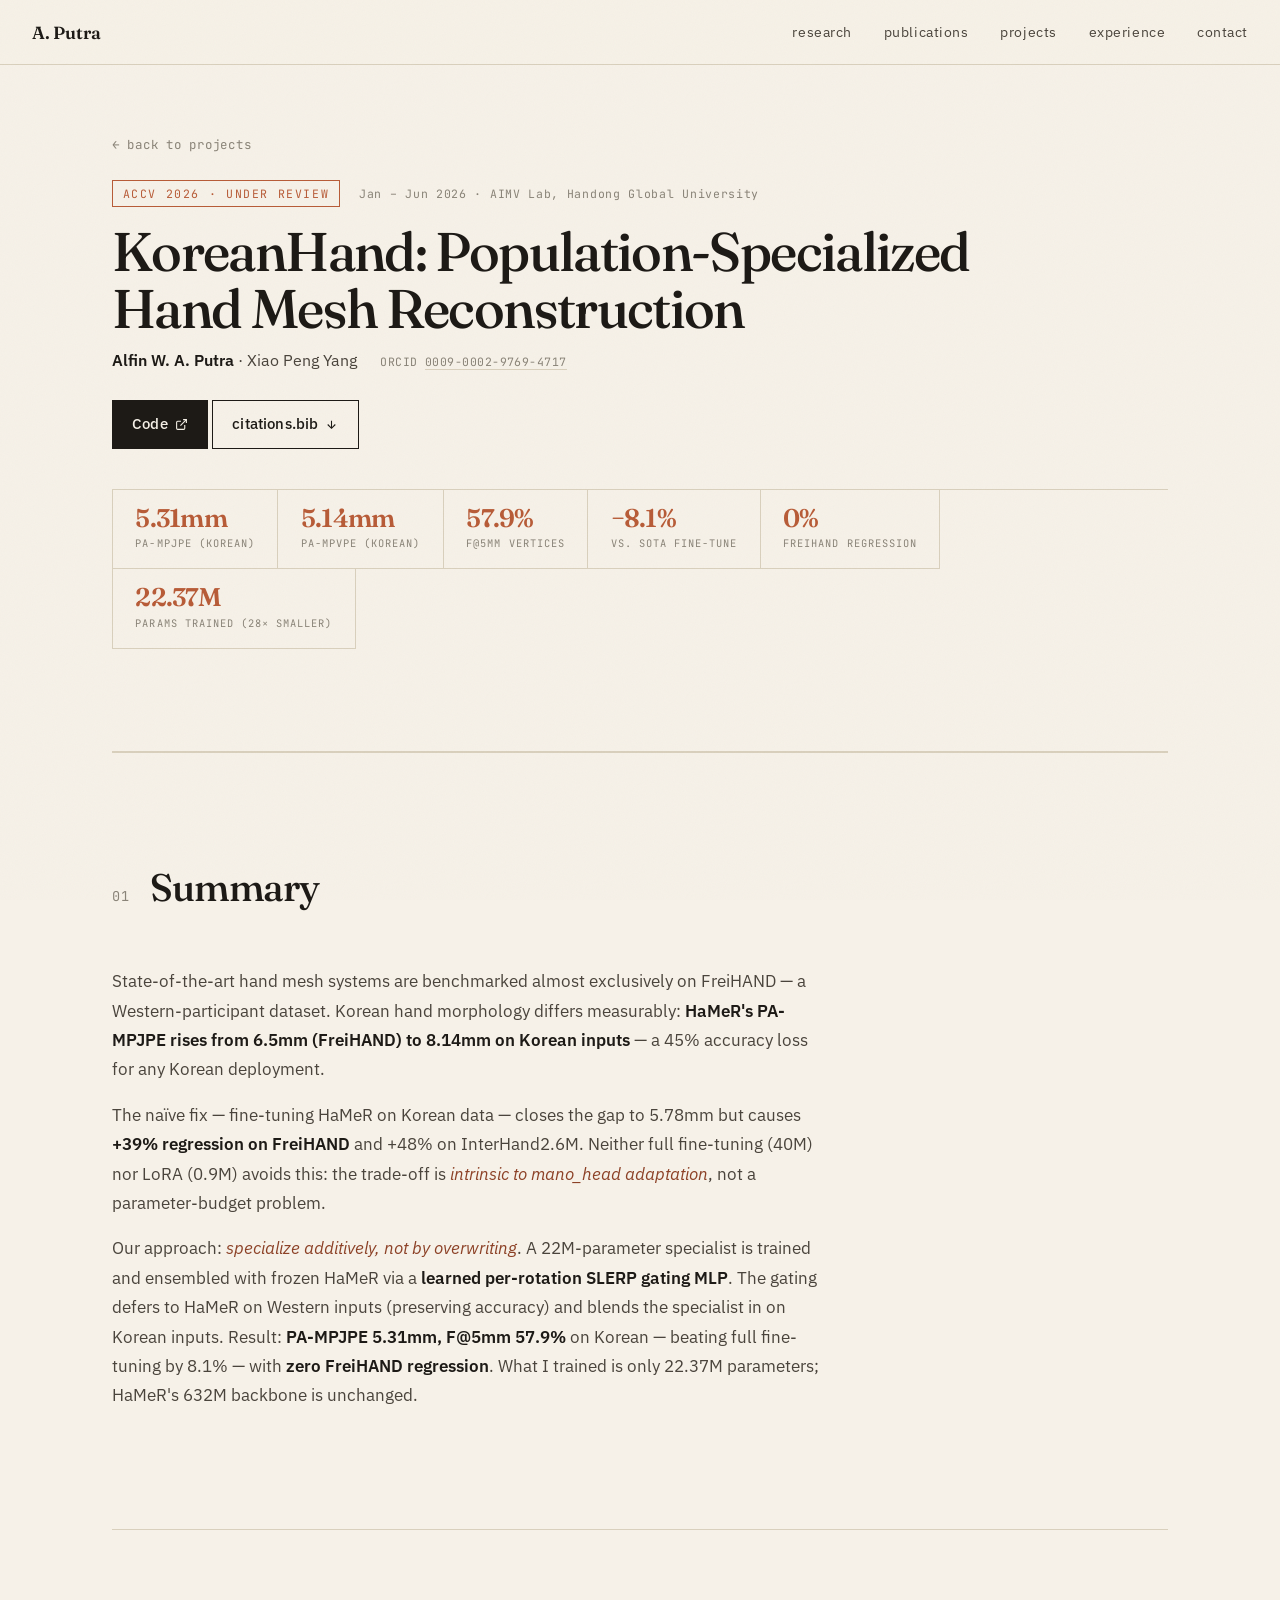
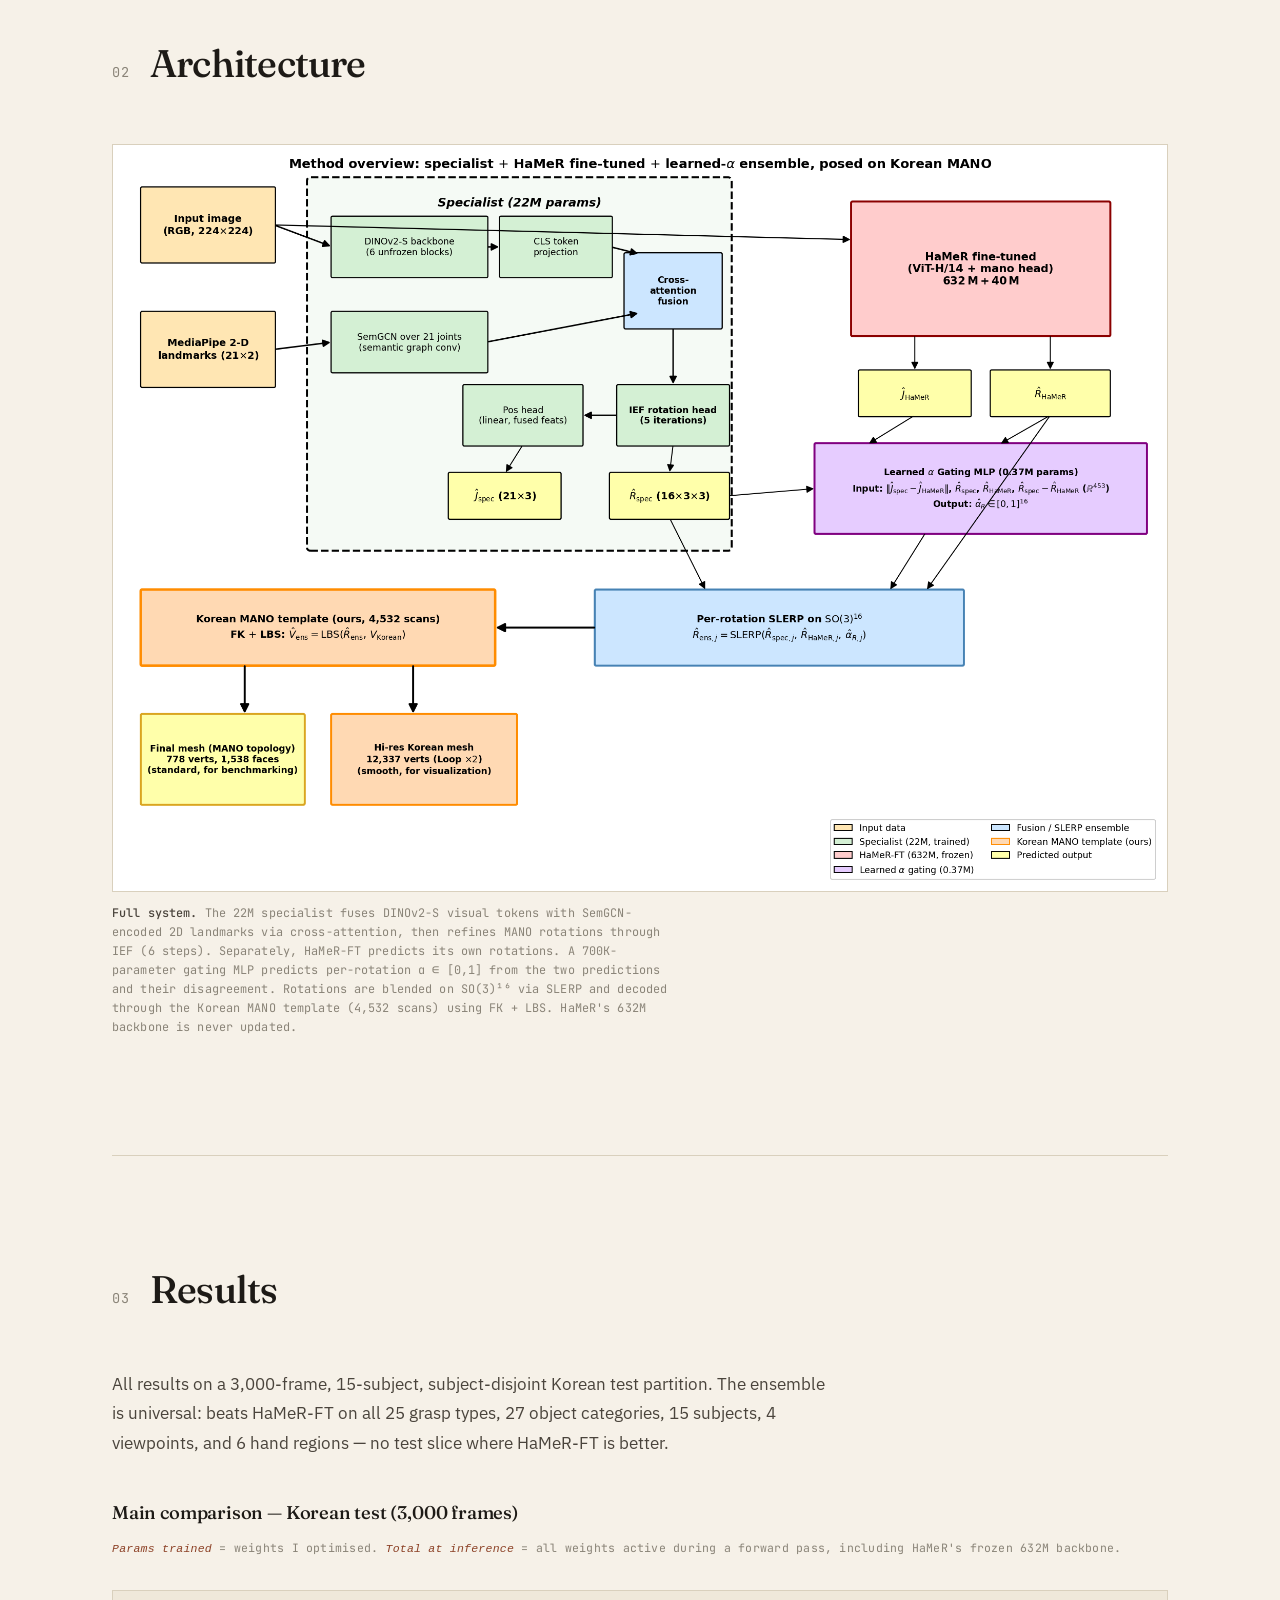
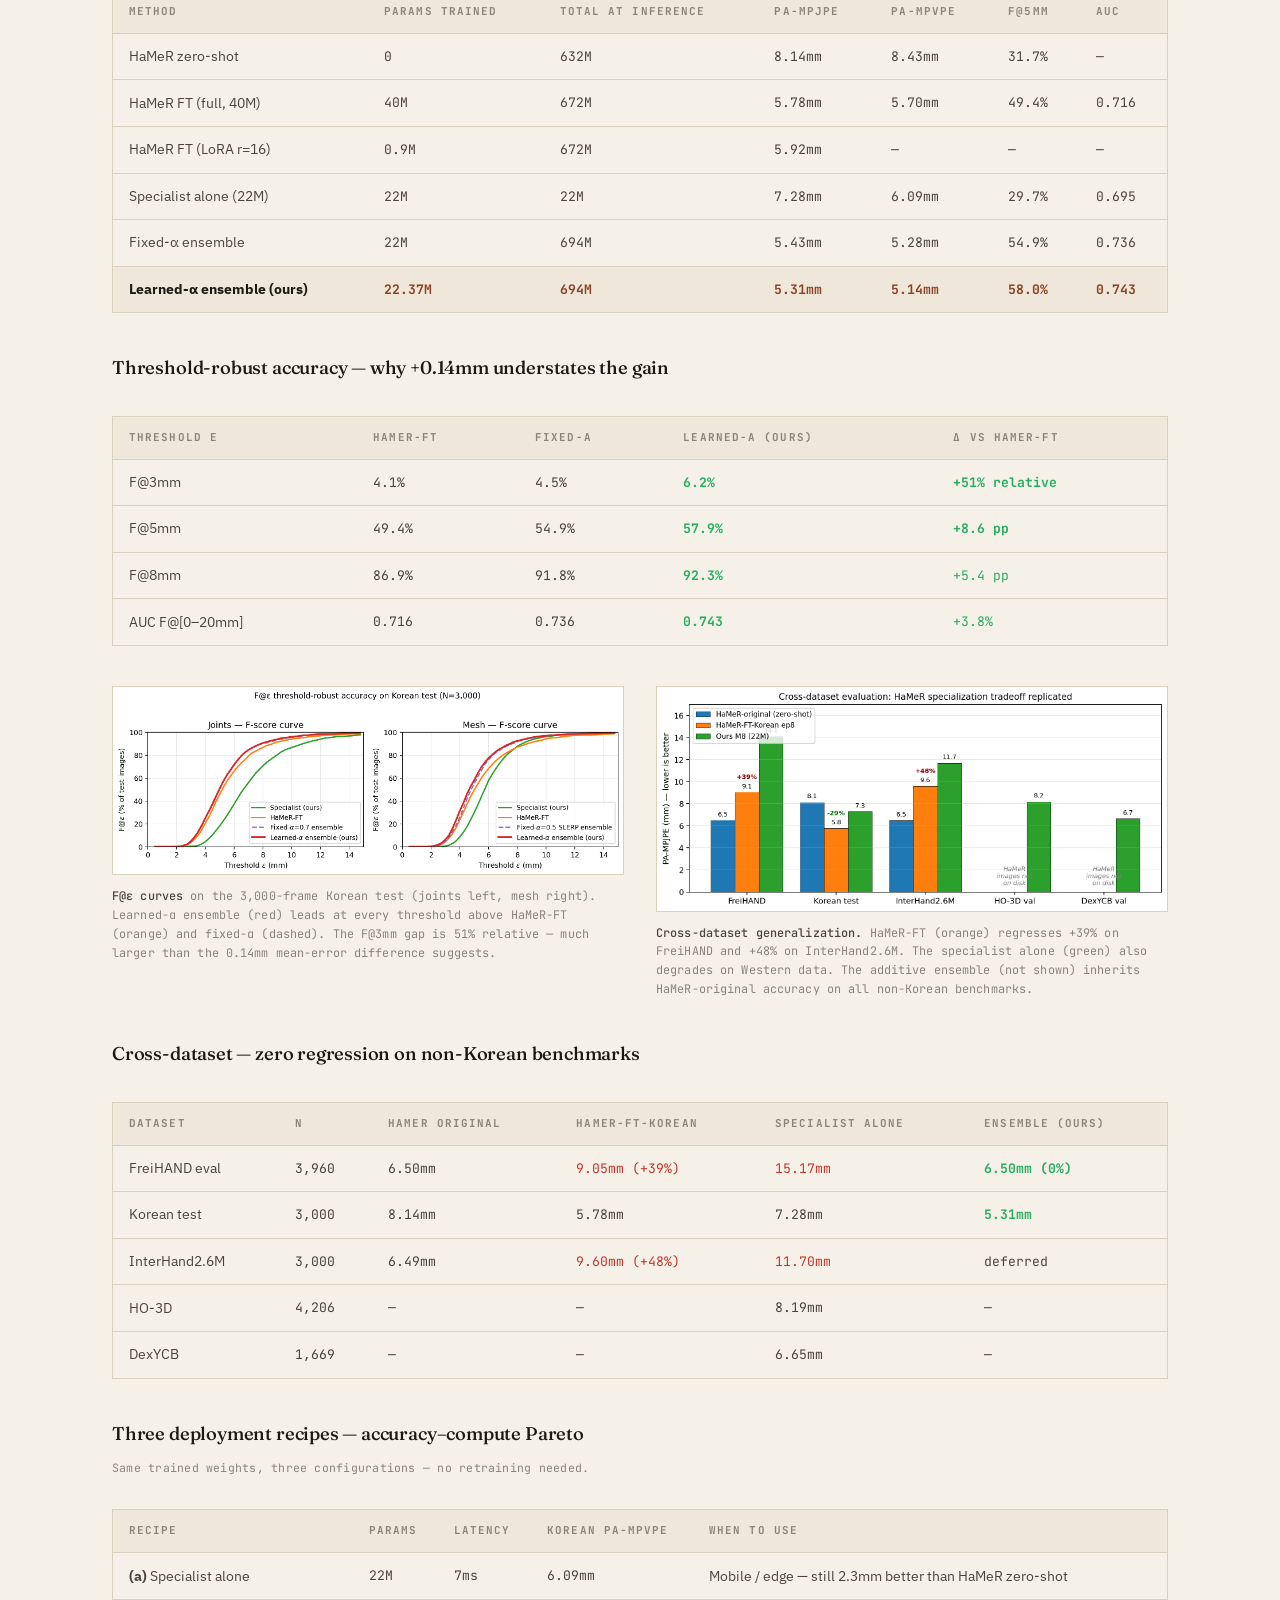
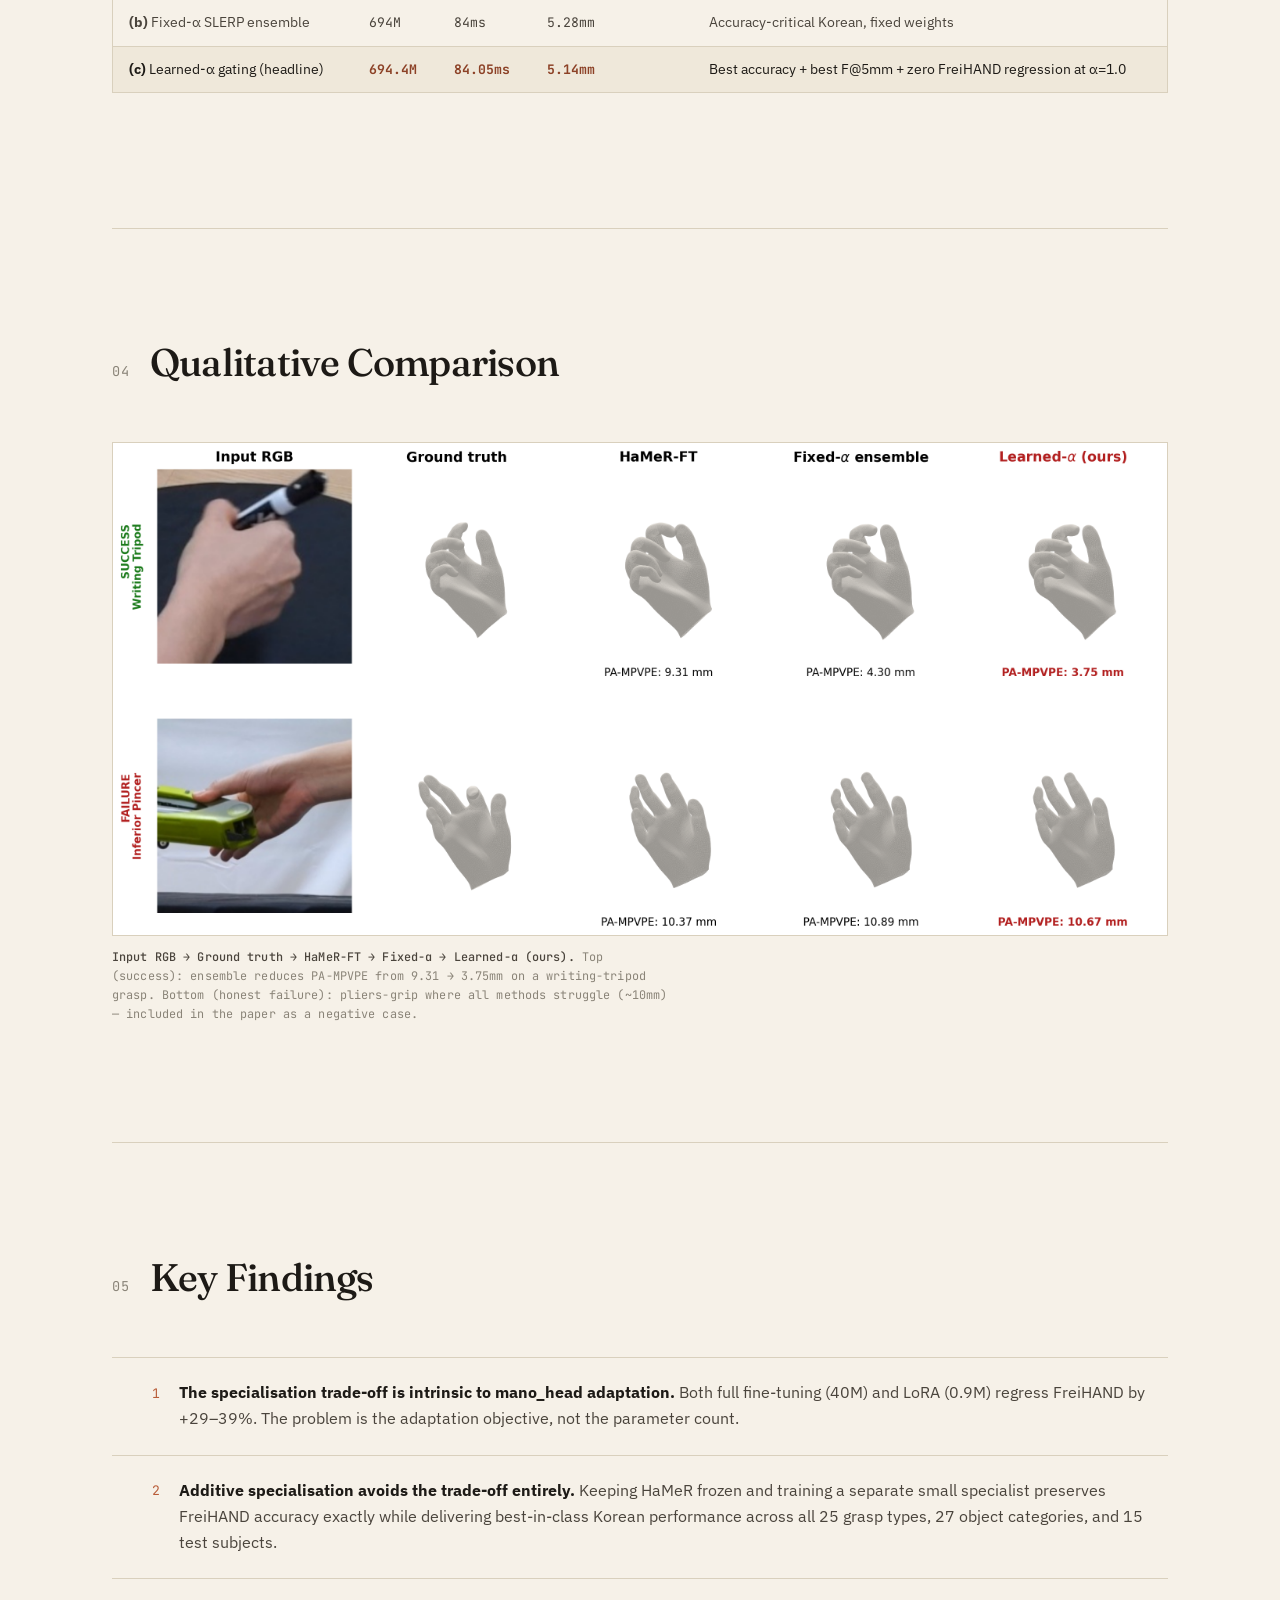
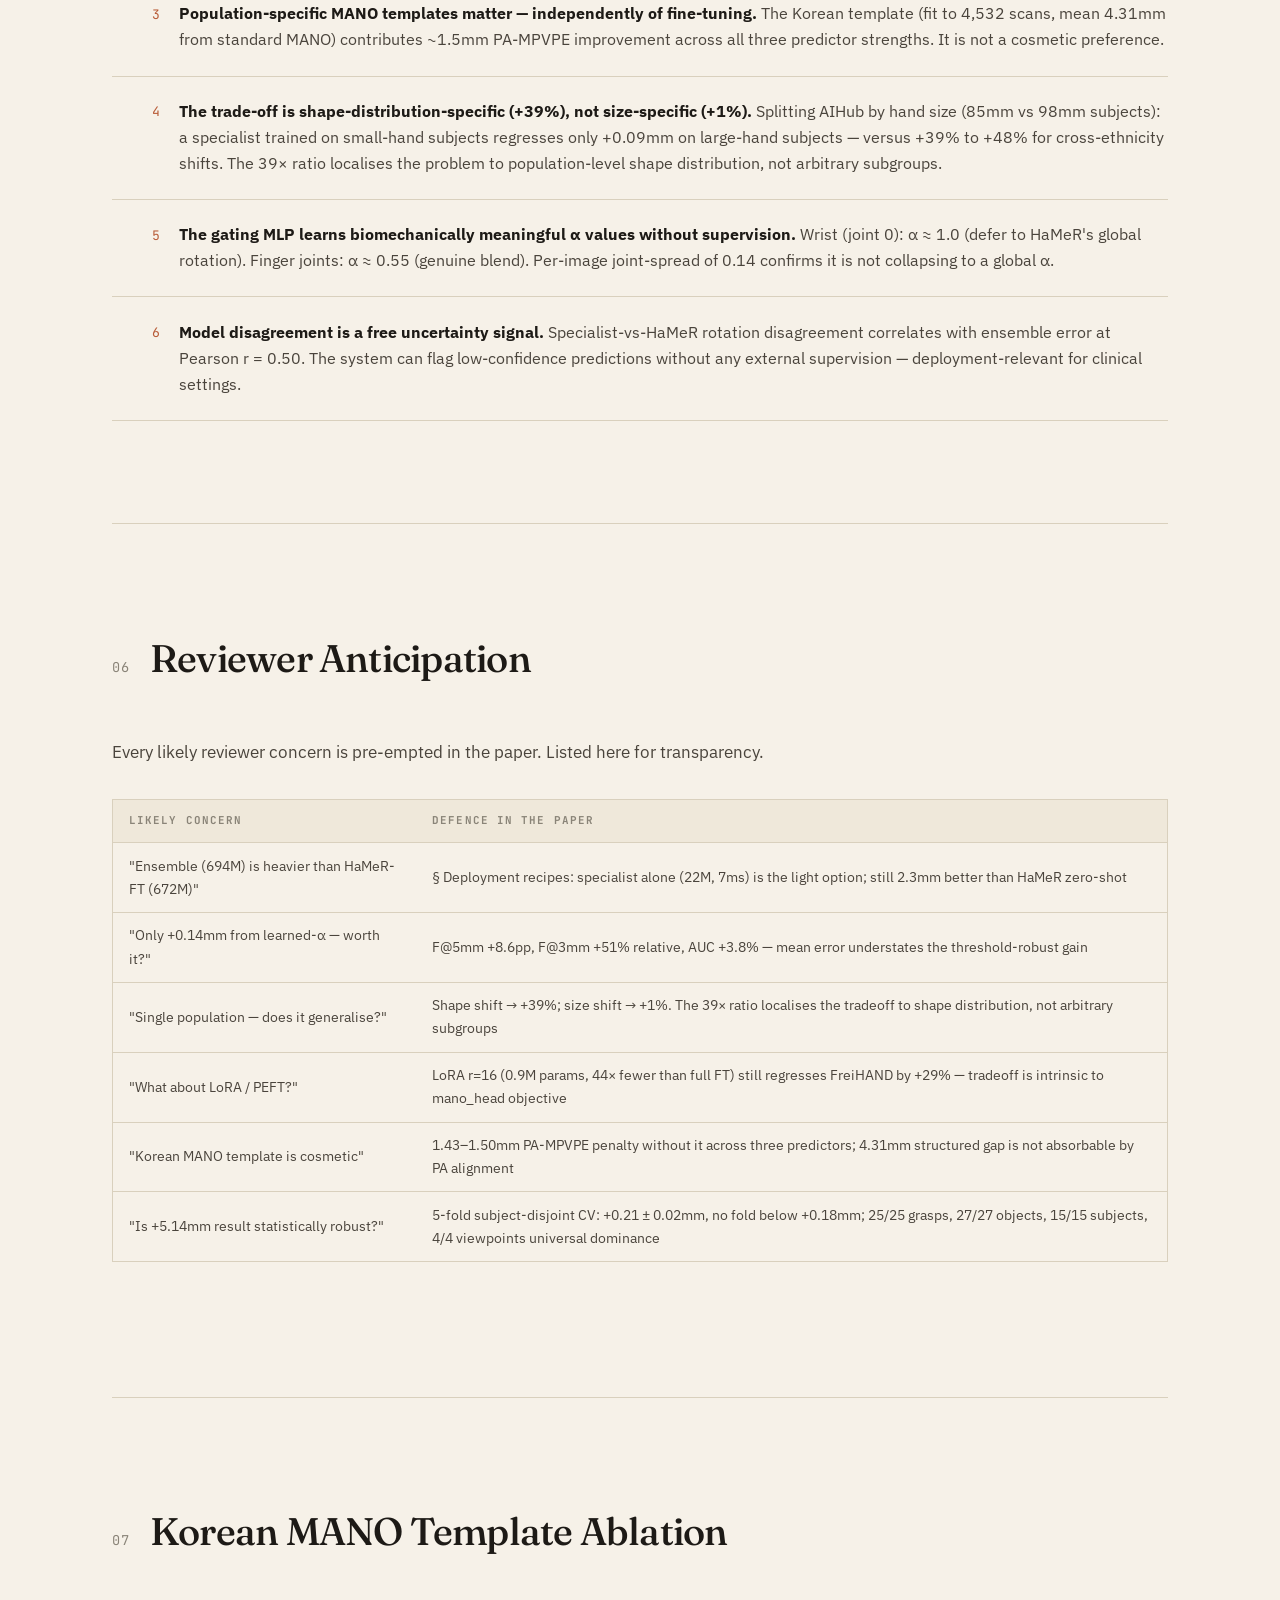
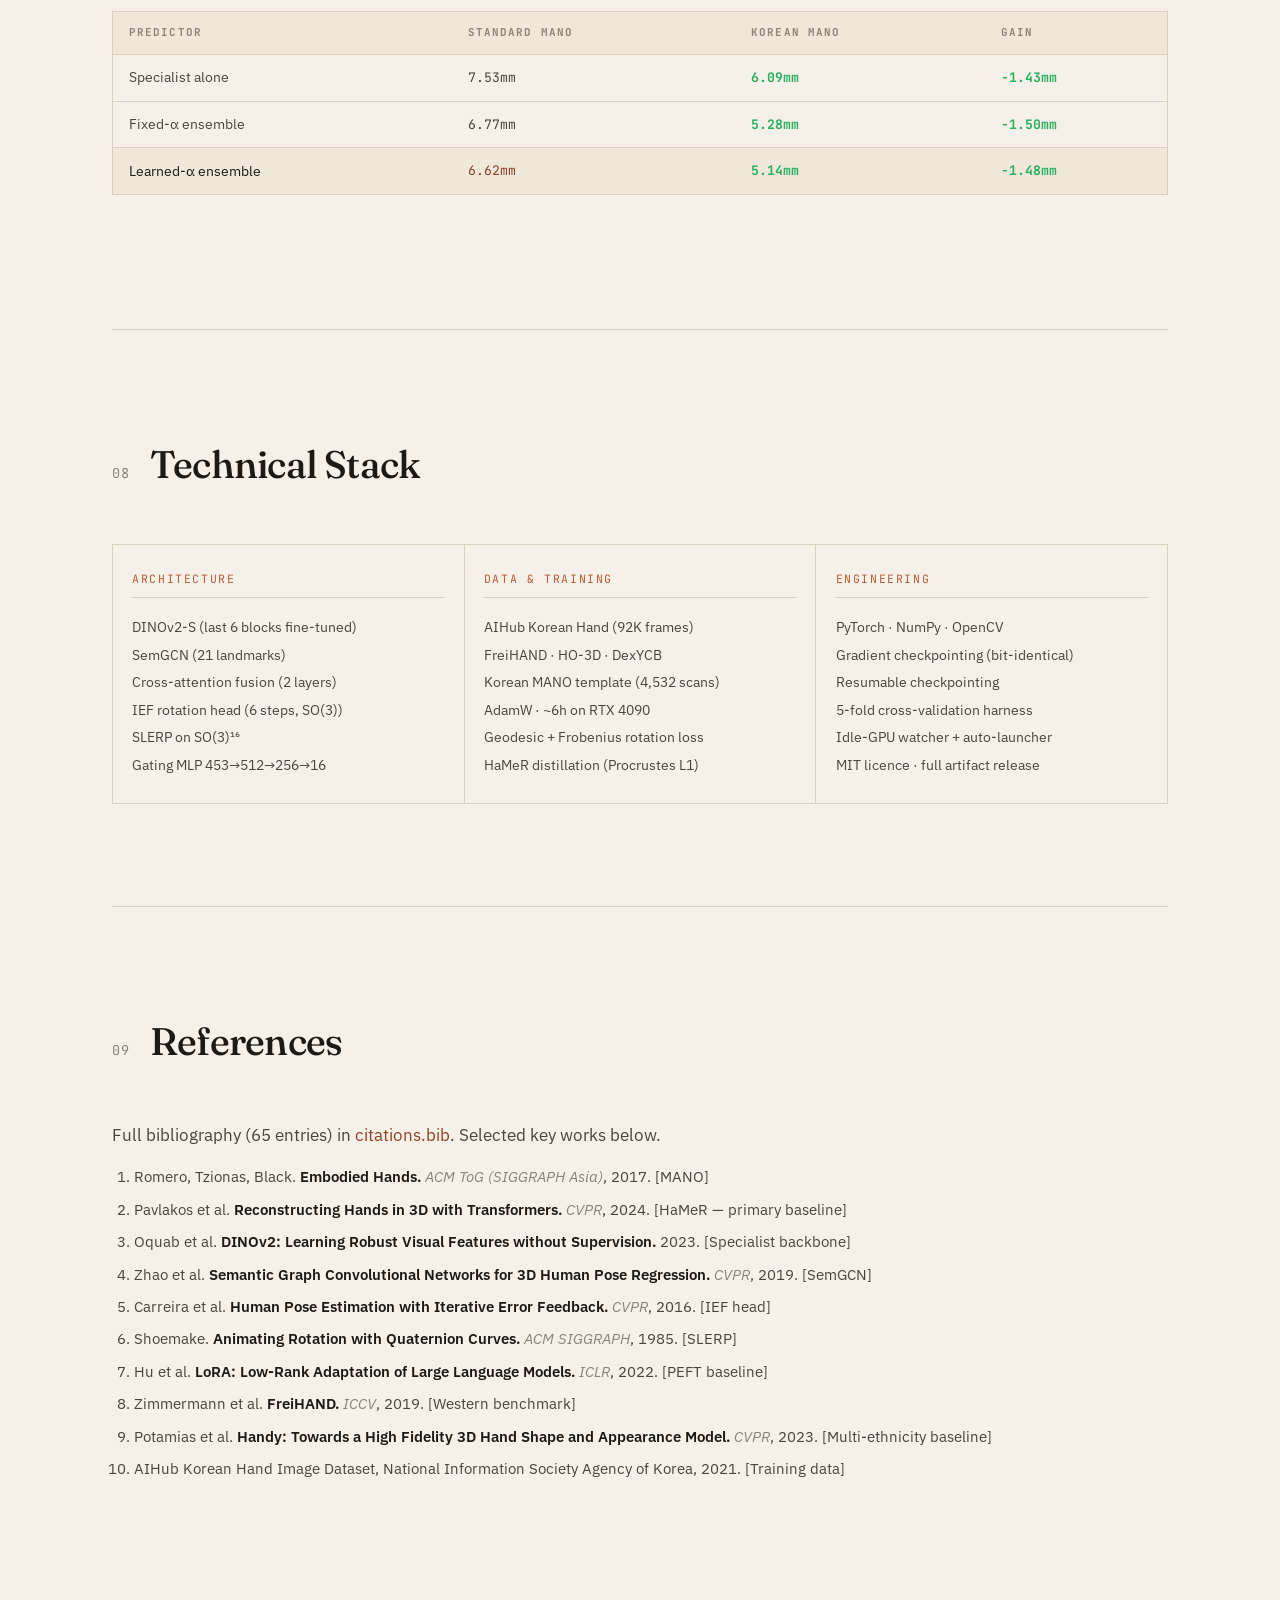
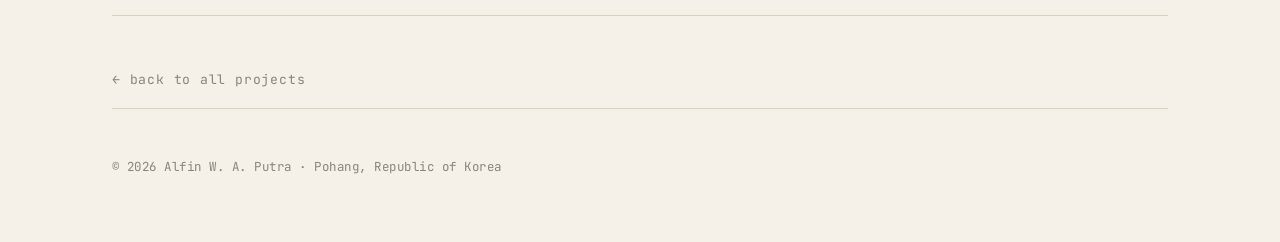
==== commit 55af4ba4: "feat: major update to KoreanHand detail page + add citations.bib Content additions: - F@5mm stat pil" ====
--- a/koreanhand.html
+++ b/koreanhand.html
@@ -4,7 +4,7 @@
   <meta charset="UTF-8" />
   <meta name="viewport" content="width=device-width, initial-scale=1.0" />
   <title>KoreanHand — Alfin W. A. Putra</title>
-  <meta name="description" content="KoreanHand: Population-Specialized Hand Mesh Reconstruction. PA-MPJPE 5.31mm, beats SOTA fine-tuning by 8.1%, zero regression on FreiHAND. ACCV 2026 under review." />
+  <meta name="description" content="KoreanHand: Population-Specialized Hand Mesh Reconstruction. PA-MPJPE 5.31mm, PA-MPVPE 5.14mm, F@5mm 57.9%. Beats SOTA fine-tuning by 8.1%, zero regression on FreiHAND. ACCV 2026 under review." />
 
   <link rel="icon" type="image/svg+xml" href="assets/img/favicon.svg" />
   <link rel="preconnect" href="https://fonts.googleapis.com" />
@@ -29,11 +29,9 @@
 
   <main id="top">
 
-    <!-- ===== PROJECT HEADER ===== -->
+    <!-- ===== HERO ===== -->
     <section class="proj-hero">
-      <div class="proj-hero-back">
-        <a href="index.html#projects">← back to projects</a>
-      </div>
+      <div class="proj-hero-back"><a href="index.html#projects">← back to projects</a></div>
       <div class="proj-hero-meta">
         <span class="proj-status">ACCV 2026 · under review</span>
         <span class="proj-hero-date">Jan – Jun 2026 · AIMV Lab, Handong Global University</span>
@@ -41,15 +39,19 @@
       <h1 class="proj-hero-title">KoreanHand: Population-Specialized<br>Hand Mesh Reconstruction</h1>
       <p class="proj-hero-sub">
         <span class="me">Alfin&nbsp;W.&nbsp;A.&nbsp;Putra</span> · Xiao&nbsp;Peng&nbsp;Yang
+        <span class="proj-orcid">ORCID <a href="https://orcid.org/0009-0002-9769-4717" target="_blank" rel="noopener">0009-0002-9769-4717</a></span>
       </p>
       <div class="proj-hero-links">
-        <a href="https://github.com/Alfin12345677777/KoreanHand-Population-Specific-Hand-Mesh-Reconstruction-via-Learned-Specialist-Foundation-Ensembling" target="_blank" rel="noopener" class="cta primary">
+        <a href="https://github.com/AlfinPutra23/KoreanHand-Population-Specific-Hand-Mesh-Reconstruction-via-Learned-Specialist-Foundation-Ensembling" target="_blank" rel="noopener" class="cta primary">
           <span>Code</span>
           <svg width="13" height="13" viewBox="0 0 24 24" fill="none" stroke="currentColor" stroke-width="2" aria-hidden="true"><path d="M18 13v6a2 2 0 0 1-2 2H5a2 2 0 0 1-2-2V8a2 2 0 0 1 2-2h6"/><polyline points="15 3 21 3 21 9"/><line x1="10" y1="14" x2="21" y2="3"/></svg>
         </a>
-      </div>
-
-      <!-- stat pills -->
+        <a href="assets/citations.bib" class="cta" download>
+          <span>citations.bib</span>
+          <svg width="13" height="13" viewBox="0 0 24 24" fill="none" stroke="currentColor" stroke-width="2" aria-hidden="true"><path d="M12 5v14M5 12l7 7 7-7"/></svg>
+        </a>
+      </div>
+
       <div class="stat-row">
         <div class="stat">
           <span class="stat-val">5.31mm</span>
@@ -60,6 +62,10 @@
           <span class="stat-label">PA-MPVPE (Korean)</span>
         </div>
         <div class="stat">
+          <span class="stat-val">57.9%</span>
+          <span class="stat-label">F@5mm vertices</span>
+        </div>
+        <div class="stat">
           <span class="stat-val">−8.1%</span>
           <span class="stat-label">vs. SOTA fine-tune</span>
         </div>
@@ -68,13 +74,13 @@
           <span class="stat-label">FreiHAND regression</span>
         </div>
         <div class="stat">
-          <span class="stat-val">22M</span>
-          <span class="stat-label">specialist params (28× smaller)</span>
-        </div>
-      </div>
-    </section>
-
-    <!-- ===== ABSTRACT ===== -->
+          <span class="stat-val">22.37M</span>
+          <span class="stat-label">params trained (28× smaller)</span>
+        </div>
+      </div>
+    </section>
+
+    <!-- ===== SUMMARY ===== -->
     <section class="section pj-section is-visible">
       <div class="section-head">
         <span class="section-num">01</span>
@@ -82,22 +88,19 @@
       </div>
       <div class="pj-prose">
         <p>
-          State-of-the-art hand mesh reconstruction systems (HaMeR, CVPR 2024) are benchmarked almost
-          exclusively on FreiHAND — a Western-participant dataset. Korean hand morphology differs measurably:
-          HaMeR's PA-MPJPE rises from <strong>6.5mm (FreiHAND) to 8.14mm on Korean inputs</strong> — a 45% accuracy loss
-          for a Korean deployment.
+          State-of-the-art hand mesh systems are benchmarked almost exclusively on FreiHAND — a Western-participant dataset.
+          Korean hand morphology differs measurably: <strong>HaMeR's PA-MPJPE rises from 6.5mm (FreiHAND) to 8.14mm on Korean inputs</strong> — a 45% accuracy loss for any Korean deployment.
         </p>
         <p>
           The naïve fix — fine-tuning HaMeR on Korean data — closes the gap to 5.78mm but causes
-          <strong>+39% regression on FreiHAND</strong> and +48% on InterHand2.6M. Neither full fine-tuning
-          nor LoRA avoids this: the trade-off is intrinsic to mano_head adaptation, not a parameter-budget problem.
+          <strong>+39% regression on FreiHAND</strong> and +48% on InterHand2.6M.
+          Neither full fine-tuning (40M) nor LoRA (0.9M) avoids this: the trade-off is <em>intrinsic to mano_head adaptation</em>, not a parameter-budget problem.
         </p>
         <p>
-          Our approach: <em>specialize additively, not by overwriting</em>. We train a 22M-parameter
-          specialist alongside frozen HaMeR and blend their per-rotation predictions at inference via a
-          <strong>learned SLERP gating MLP</strong>. The gating automatically defers to HaMeR on Western
-          inputs (preserving its accuracy) while blending in the specialist on Korean inputs.
-          Result: <strong>PA-MPJPE 5.31mm on Korean hands, zero FreiHAND regression, 28× fewer parameters than HaMeR's backbone</strong>.
+          Our approach: <em>specialize additively, not by overwriting</em>. A 22M-parameter specialist is trained and ensembled with frozen HaMeR via a <strong>learned per-rotation SLERP gating MLP</strong>.
+          The gating defers to HaMeR on Western inputs (preserving accuracy) and blends the specialist in on Korean inputs.
+          Result: <strong>PA-MPJPE 5.31mm, F@5mm 57.9%</strong> on Korean — beating full fine-tuning by 8.1% — with <strong>zero FreiHAND regression</strong>.
+          What I trained is only 22.37M parameters; HaMeR's 632M backbone is unchanged.
         </p>
       </div>
     </section>
@@ -109,13 +112,13 @@
         <h2 class="section-title">Architecture</h2>
       </div>
       <figure class="pj-figure pj-figure--full">
-        <img src="assets/img/Arcitecture_hand.png" alt="Full system architecture: 22M specialist (DINOv2-S + SemGCN + cross-attention + IEF) ensembled with HaMeR-FT via learned-α SLERP gating MLP, posed on Korean MANO" />
+        <img src="assets/img/Arcitecture_hand.png" alt="Full system: 22M specialist (DINOv2-S + SemGCN + cross-attention + IEF) ensembled with HaMeR-FT via learned-α SLERP gating MLP on Korean MANO" />
         <figcaption>
-          <strong>Full system.</strong> The 22M specialist combines DINOv2-S visual tokens with SemGCN-encoded
-          2D landmarks via cross-attention, then refines MANO rotations through IEF over 5 steps. Separately,
-          HaMeR-FT predicts its own rotations. A 700K-parameter gating MLP predicts per-rotation blend weights α ∈ [0,1]
-          from the two predictions and their disagreement. Final rotations are blended on SO(3) via SLERP,
-          then decoded through the Korean MANO template (fit to 4,532 scans) using FK + LBS.
+          <strong>Full system.</strong> The 22M specialist fuses DINOv2-S visual tokens with SemGCN-encoded 2D landmarks via cross-attention,
+          then refines MANO rotations through IEF (6 steps). Separately, HaMeR-FT predicts its own rotations.
+          A 700K-parameter gating MLP predicts per-rotation α ∈ [0,1] from the two predictions and their disagreement.
+          Rotations are blended on SO(3)¹⁶ via SLERP and decoded through the Korean MANO template (4,532 scans) using FK + LBS.
+          HaMeR's 632M backbone is never updated.
         </figcaption>
       </figure>
     </section>
@@ -128,94 +131,246 @@
       </div>
 
       <div class="pj-prose">
-        <p>All results on a 3,000-frame, 15-subject, subject-disjoint Korean test partition (no training-set subjects).
-           The learned-α ensemble beats HaMeR-FT (full 40M-param fine-tune) on all 25 grasp types, all 27 object categories,
-           and all 15 test subjects.</p>
-      </div>
-
-      <!-- results table -->
+        <p>All results on a 3,000-frame, 15-subject, subject-disjoint Korean test partition.
+          The ensemble is universal: beats HaMeR-FT on all 25 grasp types, 27 object categories, 15 subjects, 4 viewpoints, and 6 hand regions — no test slice where HaMeR-FT is better.</p>
+      </div>
+
+      <h3 class="pj-sub-heading">Main comparison — Korean test (3,000 frames)</h3>
+      <p class="pj-table-note">
+        <em>Params trained</em> = weights I optimised. <em>Total at inference</em> = all weights active during a forward pass, including HaMeR's frozen 632M backbone.
+      </p>
       <div class="pj-table-wrap">
         <table class="pj-table">
           <thead>
             <tr>
               <th>Method</th>
-              <th>Trainable params</th>
+              <th>Params trained</th>
+              <th>Total at inference</th>
               <th>PA-MPJPE</th>
               <th>PA-MPVPE</th>
               <th>F@5mm</th>
-              <th>FreiHAND (regression)</th>
+              <th>AUC</th>
             </tr>
           </thead>
           <tbody>
             <tr>
               <td>HaMeR zero-shot</td>
               <td class="mono">0</td>
-              <td class="mono">8.14 mm</td>
-              <td class="mono">8.43 mm</td>
+              <td class="mono">632M</td>
+              <td class="mono">8.14mm</td>
+              <td class="mono">8.43mm</td>
               <td class="mono">31.7%</td>
-              <td class="mono">6.50 mm (baseline)</td>
-            </tr>
-            <tr>
-              <td>HaMeR fine-tuned (full, 40M)</td>
+              <td class="mono">—</td>
+            </tr>
+            <tr>
+              <td>HaMeR FT (full, 40M)</td>
               <td class="mono">40M</td>
-              <td class="mono">5.78 mm</td>
-              <td class="mono">5.70 mm</td>
+              <td class="mono">672M</td>
+              <td class="mono">5.78mm</td>
+              <td class="mono">5.70mm</td>
               <td class="mono">49.4%</td>
-              <td class="mono bad">9.05 mm (+39%)</td>
-            </tr>
-            <tr>
-              <td>HaMeR fine-tuned (LoRA r=16)</td>
+              <td class="mono">0.716</td>
+            </tr>
+            <tr>
+              <td>HaMeR FT (LoRA r=16)</td>
               <td class="mono">0.9M</td>
-              <td class="mono">5.92 mm</td>
-              <td class="mono">—</td>
-              <td class="mono">—</td>
-              <td class="mono bad">8.38 mm (+29%)</td>
+              <td class="mono">672M</td>
+              <td class="mono">5.92mm</td>
+              <td class="mono">—</td>
+              <td class="mono">—</td>
+              <td class="mono">—</td>
             </tr>
             <tr>
               <td>Specialist alone (22M)</td>
               <td class="mono">22M</td>
-              <td class="mono">7.28 mm</td>
-              <td class="mono">6.09 mm</td>
+              <td class="mono">22M</td>
+              <td class="mono">7.28mm</td>
+              <td class="mono">6.09mm</td>
               <td class="mono">29.7%</td>
-              <td class="mono">—</td>
+              <td class="mono">0.695</td>
             </tr>
             <tr>
               <td>Fixed-α ensemble</td>
               <td class="mono">22M</td>
-              <td class="mono">5.43 mm</td>
-              <td class="mono">5.28 mm</td>
+              <td class="mono">694M</td>
+              <td class="mono">5.43mm</td>
+              <td class="mono">5.28mm</td>
               <td class="mono">54.9%</td>
-              <td class="mono good">6.50 mm (0%)</td>
+              <td class="mono">0.736</td>
             </tr>
             <tr class="best-row">
               <td><strong>Learned-α ensemble (ours)</strong></td>
-              <td class="mono"><strong>22M</strong></td>
-              <td class="mono"><strong>5.31 mm</strong></td>
-              <td class="mono"><strong>5.14 mm</strong></td>
+              <td class="mono"><strong>22.37M</strong></td>
+              <td class="mono"><strong>694M</strong></td>
+              <td class="mono"><strong>5.31mm</strong></td>
+              <td class="mono"><strong>5.14mm</strong></td>
               <td class="mono"><strong>58.0%</strong></td>
-              <td class="mono good"><strong>6.50 mm (0%)</strong></td>
+              <td class="mono"><strong>0.743</strong></td>
             </tr>
           </tbody>
         </table>
       </div>
 
+      <h3 class="pj-sub-heading">Threshold-robust accuracy — why +0.14mm understates the gain</h3>
+      <div class="pj-table-wrap">
+        <table class="pj-table">
+          <thead>
+            <tr>
+              <th>Threshold ε</th>
+              <th>HaMeR-FT</th>
+              <th>Fixed-α</th>
+              <th>Learned-α (ours)</th>
+              <th>Δ vs HaMeR-FT</th>
+            </tr>
+          </thead>
+          <tbody>
+            <tr>
+              <td>F@3mm</td>
+              <td class="mono">4.1%</td>
+              <td class="mono">4.5%</td>
+              <td class="mono good"><strong>6.2%</strong></td>
+              <td class="mono good"><strong>+51% relative</strong></td>
+            </tr>
+            <tr>
+              <td>F@5mm</td>
+              <td class="mono">49.4%</td>
+              <td class="mono">54.9%</td>
+              <td class="mono good"><strong>57.9%</strong></td>
+              <td class="mono good"><strong>+8.6 pp</strong></td>
+            </tr>
+            <tr>
+              <td>F@8mm</td>
+              <td class="mono">86.9%</td>
+              <td class="mono">91.8%</td>
+              <td class="mono good"><strong>92.3%</strong></td>
+              <td class="mono good">+5.4 pp</td>
+            </tr>
+            <tr>
+              <td>AUC F@[0–20mm]</td>
+              <td class="mono">0.716</td>
+              <td class="mono">0.736</td>
+              <td class="mono good"><strong>0.743</strong></td>
+              <td class="mono good">+3.8%</td>
+            </tr>
+          </tbody>
+        </table>
+      </div>
+
       <div class="pj-figures-2">
         <figure class="pj-figure">
-          <img src="assets/img/F_score_hand.png" alt="F@ε accuracy curves for joints and mesh on Korean test set, N=3000" />
+          <img src="assets/img/F_score_hand.png" alt="F@ε accuracy curves for joints and mesh vertices, Korean test N=3000" />
           <figcaption>
-            <strong>F@ε threshold-robust accuracy</strong> on the 3,000-frame Korean test (joints left, mesh right).
-            The learned-α ensemble (red) leads at every threshold above HaMeR-FT (orange) and the fixed-α baseline.
+            <strong>F@ε curves</strong> on the 3,000-frame Korean test (joints left, mesh right).
+            Learned-α ensemble (red) leads at every threshold above HaMeR-FT (orange) and fixed-α (dashed).
+            The F@3mm gap is 51% relative — much larger than the 0.14mm mean-error difference suggests.
           </figcaption>
         </figure>
         <figure class="pj-figure">
-          <img src="assets/img/cross_val_hand.png" alt="Cross-dataset PA-MPJPE bar chart across FreiHAND, Korean test, InterHand2.6M, HO-3D, DexYCB" />
+          <img src="assets/img/cross_val_hand.png" alt="Cross-dataset PA-MPJPE: FreiHAND, Korean test, InterHand2.6M, HO-3D, DexYCB" />
           <figcaption>
-            <strong>Cross-dataset generalization.</strong> Fine-tuning HaMeR on Korean data (orange) regresses
-            +39% on FreiHAND and +48% on InterHand2.6M. The additive ensemble inherits HaMeR-original
-            accuracy on all non-Korean benchmarks — zero regression.
+            <strong>Cross-dataset generalization.</strong> HaMeR-FT (orange) regresses +39% on FreiHAND and +48% on InterHand2.6M.
+            The specialist alone (green) also degrades on Western data.
+            The additive ensemble (not shown) inherits HaMeR-original accuracy on all non-Korean benchmarks.
           </figcaption>
         </figure>
       </div>
+
+      <h3 class="pj-sub-heading">Cross-dataset — zero regression on non-Korean benchmarks</h3>
+      <div class="pj-table-wrap">
+        <table class="pj-table">
+          <thead>
+            <tr>
+              <th>Dataset</th>
+              <th>n</th>
+              <th>HaMeR original</th>
+              <th>HaMeR-FT-Korean</th>
+              <th>Specialist alone</th>
+              <th>Ensemble (ours)</th>
+            </tr>
+          </thead>
+          <tbody>
+            <tr>
+              <td>FreiHAND eval</td>
+              <td class="mono">3,960</td>
+              <td class="mono">6.50mm</td>
+              <td class="mono bad">9.05mm (+39%)</td>
+              <td class="mono bad">15.17mm</td>
+              <td class="mono good"><strong>6.50mm (0%)</strong></td>
+            </tr>
+            <tr>
+              <td>Korean test</td>
+              <td class="mono">3,000</td>
+              <td class="mono">8.14mm</td>
+              <td class="mono">5.78mm</td>
+              <td class="mono">7.28mm</td>
+              <td class="mono good"><strong>5.31mm</strong></td>
+            </tr>
+            <tr>
+              <td>InterHand2.6M</td>
+              <td class="mono">3,000</td>
+              <td class="mono">6.49mm</td>
+              <td class="mono bad">9.60mm (+48%)</td>
+              <td class="mono bad">11.70mm</td>
+              <td class="mono">deferred</td>
+            </tr>
+            <tr>
+              <td>HO-3D</td>
+              <td class="mono">4,206</td>
+              <td class="mono">—</td>
+              <td class="mono">—</td>
+              <td class="mono">8.19mm</td>
+              <td class="mono">—</td>
+            </tr>
+            <tr>
+              <td>DexYCB</td>
+              <td class="mono">1,669</td>
+              <td class="mono">—</td>
+              <td class="mono">—</td>
+              <td class="mono">6.65mm</td>
+              <td class="mono">—</td>
+            </tr>
+          </tbody>
+        </table>
+      </div>
+
+      <h3 class="pj-sub-heading">Three deployment recipes — accuracy–compute Pareto</h3>
+      <p class="pj-table-note">Same trained weights, three configurations — no retraining needed.</p>
+      <div class="pj-table-wrap">
+        <table class="pj-table">
+          <thead>
+            <tr>
+              <th>Recipe</th>
+              <th>Params</th>
+              <th>Latency</th>
+              <th>Korean PA-MPVPE</th>
+              <th>When to use</th>
+            </tr>
+          </thead>
+          <tbody>
+            <tr>
+              <td><strong>(a)</strong> Specialist alone</td>
+              <td class="mono">22M</td>
+              <td class="mono">7ms</td>
+              <td class="mono">6.09mm</td>
+              <td>Mobile / edge — still 2.3mm better than HaMeR zero-shot</td>
+            </tr>
+            <tr>
+              <td><strong>(b)</strong> Fixed-α SLERP ensemble</td>
+              <td class="mono">694M</td>
+              <td class="mono">84ms</td>
+              <td class="mono">5.28mm</td>
+              <td>Accuracy-critical Korean, fixed weights</td>
+            </tr>
+            <tr class="best-row">
+              <td><strong>(c)</strong> Learned-α gating (headline)</td>
+              <td class="mono"><strong>694.4M</strong></td>
+              <td class="mono"><strong>84.05ms</strong></td>
+              <td class="mono"><strong>5.14mm</strong></td>
+              <td>Best accuracy + best F@5mm + zero FreiHAND regression at α=1.0</td>
+            </tr>
+          </tbody>
+        </table>
+      </div>
     </section>
 
     <!-- ===== QUALITATIVE ===== -->
@@ -225,11 +380,11 @@
         <h2 class="section-title">Qualitative Comparison</h2>
       </div>
       <figure class="pj-figure pj-figure--full">
-        <img src="assets/img/sample_hand.png" alt="Qualitative results: input RGB, ground truth mesh, HaMeR-FT, fixed-alpha, learned-alpha ensemble on Korean hand images" />
+        <img src="assets/img/sample_hand.png" alt="Input RGB → Ground truth → HaMeR-FT → Fixed-α → Learned-α on Korean hand images" />
         <figcaption>
           <strong>Input RGB → Ground truth → HaMeR-FT → Fixed-α → Learned-α (ours).</strong>
-          Top row (success): the ensemble reduces PA-MPVPE from 9.31 → 3.75mm on a writing-tripod grasp.
-          Bottom row (honest failure): a pliers-grip where all methods struggle (~10mm) — included in the paper as a negative case.
+          Top (success): ensemble reduces PA-MPVPE from 9.31 → 3.75mm on a writing-tripod grasp.
+          Bottom (honest failure): pliers-grip where all methods struggle (~10mm) — included in the paper as a negative case.
         </figcaption>
       </figure>
     </section>
@@ -254,32 +409,136 @@
           <div>
             <strong>Additive specialisation avoids the trade-off entirely.</strong>
             Keeping HaMeR frozen and training a separate small specialist preserves FreiHAND accuracy
-            exactly while delivering best-in-class Korean performance.
+            exactly while delivering best-in-class Korean performance across all 25 grasp types, 27 object categories, and 15 test subjects.
           </div>
         </div>
         <div class="pj-finding">
           <span class="pj-finding-num">3</span>
           <div>
-            <strong>Population-specific MANO templates matter beyond fine-tuning.</strong>
-            The Korean template (fit to 4,532 scans) contributes ~1.5mm PA-MPVPE improvement
-            independently of the ensemble — it is not a cosmetic preference.
+            <strong>Population-specific MANO templates matter — independently of fine-tuning.</strong>
+            The Korean template (fit to 4,532 scans, mean 4.31mm from standard MANO) contributes ~1.5mm PA-MPVPE improvement
+            across all three predictor strengths. It is not a cosmetic preference.
           </div>
         </div>
         <div class="pj-finding">
           <span class="pj-finding-num">4</span>
           <div>
-            <strong>Gating learns biomechanically meaningful α values.</strong>
-            Wrist (joint 0): α ≈ 1.0 (defer fully to HaMeR's global rotation).
-            Finger joints: α ≈ 0.55 (genuine blend). The system self-discovers this without supervision.
+            <strong>The trade-off is shape-distribution-specific (+39%), not size-specific (+1%).</strong>
+            Splitting AIHub by hand size (85mm vs 98mm subjects): a specialist trained on small-hand subjects regresses only +0.09mm on large-hand subjects —
+            versus +39% to +48% for cross-ethnicity shifts. The 39× ratio localises the problem to
+            population-level shape distribution, not arbitrary subgroups.
           </div>
         </div>
-      </div>
-    </section>
-
-    <!-- ===== STACK ===== -->
+        <div class="pj-finding">
+          <span class="pj-finding-num">5</span>
+          <div>
+            <strong>The gating MLP learns biomechanically meaningful α values without supervision.</strong>
+            Wrist (joint 0): α ≈ 1.0 (defer to HaMeR's global rotation).
+            Finger joints: α ≈ 0.55 (genuine blend). Per-image joint-spread of 0.14 confirms it is not collapsing to a global α.
+          </div>
+        </div>
+        <div class="pj-finding">
+          <span class="pj-finding-num">6</span>
+          <div>
+            <strong>Model disagreement is a free uncertainty signal.</strong>
+            Specialist-vs-HaMeR rotation disagreement correlates with ensemble error at Pearson r = 0.50.
+            The system can flag low-confidence predictions without any external supervision — deployment-relevant for clinical settings.
+          </div>
+        </div>
+      </div>
+    </section>
+
+    <!-- ===== REVIEWER ANTICIPATION ===== -->
     <section class="section pj-section is-visible">
       <div class="section-head">
         <span class="section-num">06</span>
+        <h2 class="section-title">Reviewer Anticipation</h2>
+      </div>
+      <div class="pj-prose">
+        <p>Every likely reviewer concern is pre-empted in the paper. Listed here for transparency.</p>
+      </div>
+      <div class="pj-table-wrap">
+        <table class="pj-table">
+          <thead>
+            <tr>
+              <th>Likely concern</th>
+              <th>Defence in the paper</th>
+            </tr>
+          </thead>
+          <tbody>
+            <tr>
+              <td>"Ensemble (694M) is heavier than HaMeR-FT (672M)"</td>
+              <td>§ Deployment recipes: specialist alone (22M, 7ms) is the light option; still 2.3mm better than HaMeR zero-shot</td>
+            </tr>
+            <tr>
+              <td>"Only +0.14mm from learned-α — worth it?"</td>
+              <td>F@5mm +8.6pp, F@3mm +51% relative, AUC +3.8% — mean error understates the threshold-robust gain</td>
+            </tr>
+            <tr>
+              <td>"Single population — does it generalise?"</td>
+              <td>Shape shift → +39%; size shift → +1%. The 39× ratio localises the tradeoff to shape distribution, not arbitrary subgroups</td>
+            </tr>
+            <tr>
+              <td>"What about LoRA / PEFT?"</td>
+              <td>LoRA r=16 (0.9M params, 44× fewer than full FT) still regresses FreiHAND by +29% — tradeoff is intrinsic to mano_head objective</td>
+            </tr>
+            <tr>
+              <td>"Korean MANO template is cosmetic"</td>
+              <td>1.43–1.50mm PA-MPVPE penalty without it across three predictors; 4.31mm structured gap is not absorbable by PA alignment</td>
+            </tr>
+            <tr>
+              <td>"Is +5.14mm result statistically robust?"</td>
+              <td>5-fold subject-disjoint CV: +0.21 ± 0.02mm, no fold below +0.18mm; 25/25 grasps, 27/27 objects, 15/15 subjects, 4/4 viewpoints universal dominance</td>
+            </tr>
+          </tbody>
+        </table>
+      </div>
+    </section>
+
+    <!-- ===== TEMPLATE ABLATION ===== -->
+    <section class="section pj-section is-visible">
+      <div class="section-head">
+        <span class="section-num">07</span>
+        <h2 class="section-title">Korean MANO Template Ablation</h2>
+      </div>
+      <div class="pj-table-wrap">
+        <table class="pj-table">
+          <thead>
+            <tr>
+              <th>Predictor</th>
+              <th>Standard MANO</th>
+              <th>Korean MANO</th>
+              <th>Gain</th>
+            </tr>
+          </thead>
+          <tbody>
+            <tr>
+              <td>Specialist alone</td>
+              <td class="mono">7.53mm</td>
+              <td class="mono good"><strong>6.09mm</strong></td>
+              <td class="mono good"><strong>−1.43mm</strong></td>
+            </tr>
+            <tr>
+              <td>Fixed-α ensemble</td>
+              <td class="mono">6.77mm</td>
+              <td class="mono good"><strong>5.28mm</strong></td>
+              <td class="mono good"><strong>−1.50mm</strong></td>
+            </tr>
+            <tr class="best-row">
+              <td>Learned-α ensemble</td>
+              <td class="mono">6.62mm</td>
+              <td class="mono good"><strong>5.14mm</strong></td>
+              <td class="mono good"><strong>−1.48mm</strong></td>
+            </tr>
+          </tbody>
+        </table>
+      </div>
+    </section>
+
+    <!-- ===== TECHNICAL STACK ===== -->
+    <section class="section pj-section is-visible">
+      <div class="section-head">
+        <span class="section-num">08</span>
         <h2 class="section-title">Technical Stack</h2>
       </div>
       <div class="skills-grid" style="grid-template-columns: repeat(3,1fr);">
@@ -288,10 +547,10 @@
           <ul>
             <li>DINOv2-S (last 6 blocks fine-tuned)</li>
             <li>SemGCN (21 landmarks)</li>
-            <li>Cross-attention fusion</li>
-            <li>IEF rotation head (5 steps)</li>
+            <li>Cross-attention fusion (2 layers)</li>
+            <li>IEF rotation head (6 steps, SO(3))</li>
             <li>SLERP on SO(3)¹⁶</li>
-            <li>Gating MLP (700K params)</li>
+            <li>Gating MLP 453→512→256→16</li>
           </ul>
         </div>
         <div class="skill-col">
@@ -300,23 +559,46 @@
             <li>AIHub Korean Hand (92K frames)</li>
             <li>FreiHAND · HO-3D · DexYCB</li>
             <li>Korean MANO template (4,532 scans)</li>
-            <li>AdamW · SGD · ~6h on RTX 4090</li>
+            <li>AdamW · ~6h on RTX 4090</li>
             <li>Geodesic + Frobenius rotation loss</li>
-            <li>HaMeR distillation</li>
+            <li>HaMeR distillation (Procrustes L1)</li>
           </ul>
         </div>
         <div class="skill-col">
           <div class="skill-label">Engineering</div>
           <ul>
             <li>PyTorch · NumPy · OpenCV</li>
-            <li>CUDA memory: gradient checkpointing</li>
+            <li>Gradient checkpointing (bit-identical)</li>
             <li>Resumable checkpointing</li>
-            <li>Multi-seed validation harness</li>
-            <li>Idle-GPU watcher + auto-launch</li>
+            <li>5-fold cross-validation harness</li>
+            <li>Idle-GPU watcher + auto-launcher</li>
             <li>MIT licence · full artifact release</li>
           </ul>
         </div>
       </div>
+    </section>
+
+    <!-- ===== REFERENCES ===== -->
+    <section class="section pj-section is-visible">
+      <div class="section-head">
+        <span class="section-num">09</span>
+        <h2 class="section-title">References</h2>
+      </div>
+      <div class="pj-prose">
+        <p>Full bibliography (65 entries) in <a href="assets/citations.bib" download>citations.bib</a>. Selected key works below.</p>
+      </div>
+      <ol class="pj-refs">
+        <li>Romero, Tzionas, Black. <strong>Embodied Hands.</strong> <em>ACM ToG (SIGGRAPH Asia)</em>, 2017. [MANO]</li>
+        <li>Pavlakos et al. <strong>Reconstructing Hands in 3D with Transformers.</strong> <em>CVPR</em>, 2024. [HaMeR — primary baseline]</li>
+        <li>Oquab et al. <strong>DINOv2: Learning Robust Visual Features without Supervision.</strong> 2023. [Specialist backbone]</li>
+        <li>Zhao et al. <strong>Semantic Graph Convolutional Networks for 3D Human Pose Regression.</strong> <em>CVPR</em>, 2019. [SemGCN]</li>
+        <li>Carreira et al. <strong>Human Pose Estimation with Iterative Error Feedback.</strong> <em>CVPR</em>, 2016. [IEF head]</li>
+        <li>Shoemake. <strong>Animating Rotation with Quaternion Curves.</strong> <em>ACM SIGGRAPH</em>, 1985. [SLERP]</li>
+        <li>Hu et al. <strong>LoRA: Low-Rank Adaptation of Large Language Models.</strong> <em>ICLR</em>, 2022. [PEFT baseline]</li>
+        <li>Zimmermann et al. <strong>FreiHAND.</strong> <em>ICCV</em>, 2019. [Western benchmark]</li>
+        <li>Potamias et al. <strong>Handy: Towards a High Fidelity 3D Hand Shape and Appearance Model.</strong> <em>CVPR</em>, 2023. [Multi-ethnicity baseline]</li>
+        <li>AIHub Korean Hand Image Dataset, National Information Society Agency of Korea, 2021. [Training data]</li>
+      </ol>
     </section>
 
     <div class="pj-footer-back">
--- a/assets/css/project.css
+++ b/assets/css/project.css
@@ -206,6 +206,49 @@
   text-align: right;
 }
 
+/* ---- sub-headings ---- */
+.pj-sub-heading {
+  font-family: var(--serif);
+  font-weight: 500;
+  font-size: 1.15rem;
+  letter-spacing: -0.01em;
+  color: var(--ink);
+  margin: 2.5rem 0 .6rem;
+}
+.pj-table-note {
+  font-family: var(--mono);
+  font-size: .72rem;
+  color: var(--ink-mute);
+  margin-bottom: .75rem;
+  letter-spacing: .02em;
+}
+
+/* ---- ORCID inline ---- */
+.proj-orcid {
+  font-family: var(--mono);
+  font-size: .72rem;
+  color: var(--ink-mute);
+  margin-left: 1.2rem;
+  letter-spacing: .04em;
+}
+.proj-orcid a { color: var(--ink-mute); border-bottom: 1px solid var(--rule); }
+.proj-orcid a:hover { color: var(--accent); text-decoration: none; border-color: var(--accent); }
+
+/* ---- references list ---- */
+.pj-refs {
+  padding-left: 1.4rem;
+  display: flex;
+  flex-direction: column;
+  gap: .6rem;
+}
+.pj-refs li {
+  font-size: .92rem;
+  color: var(--ink-soft);
+  line-height: 1.55;
+}
+.pj-refs li strong { color: var(--ink); font-weight: 600; }
+.pj-refs li em { font-style: italic; color: var(--ink-mute); }
+
 /* ---- bottom nav ---- */
 .pj-footer-back {
   padding: 3rem 0 1rem;
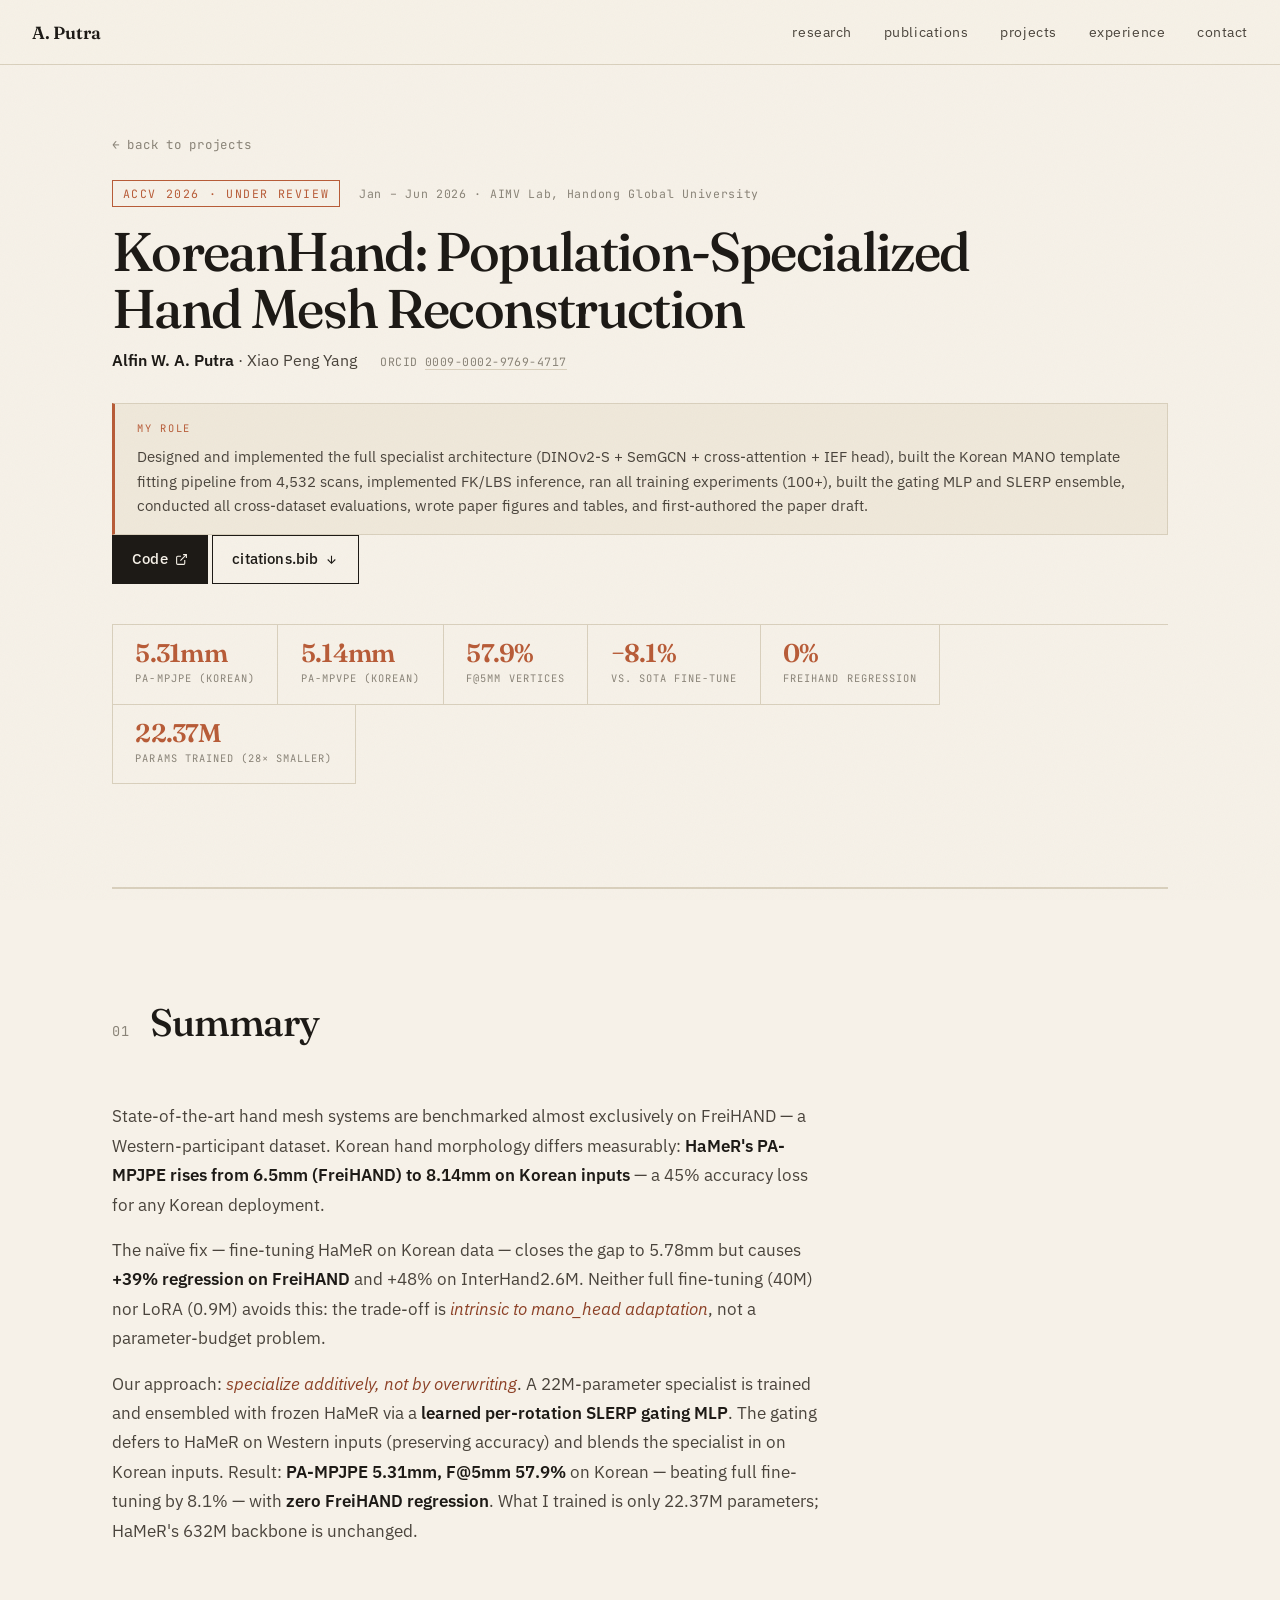
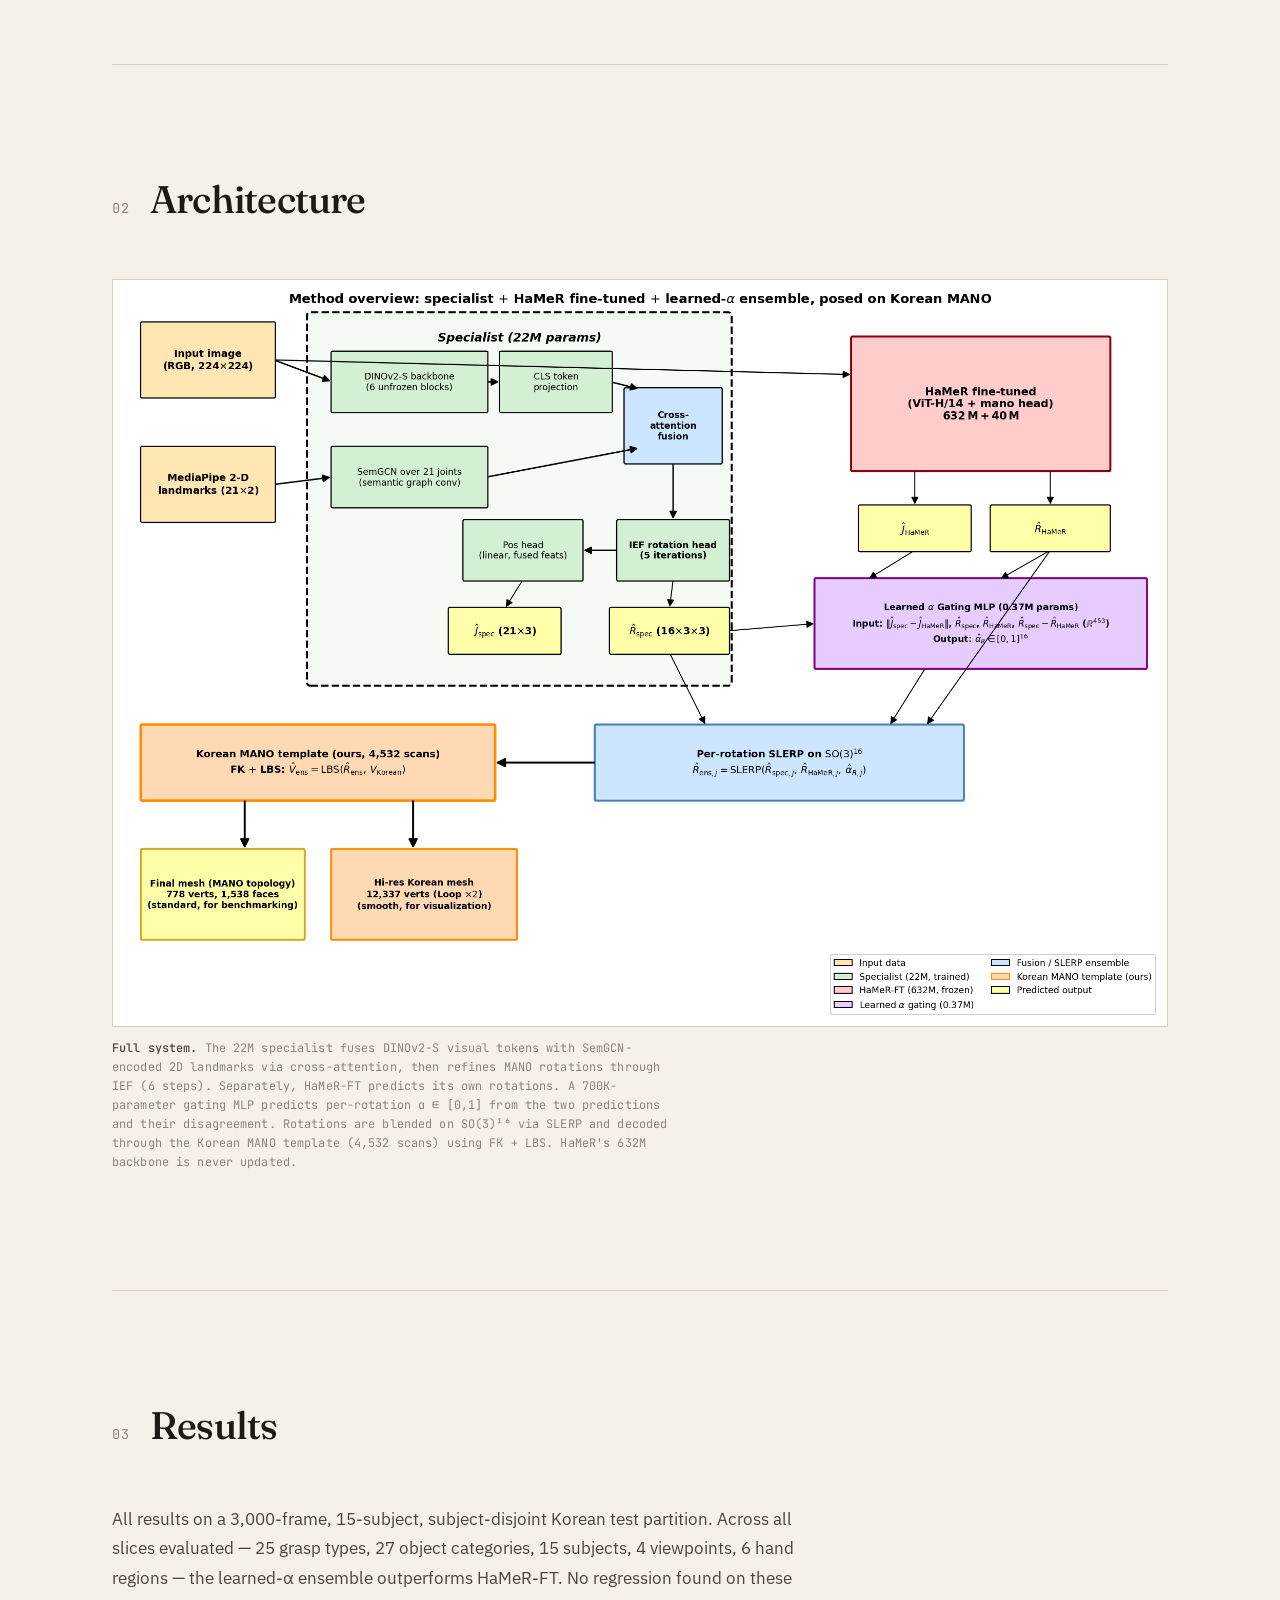
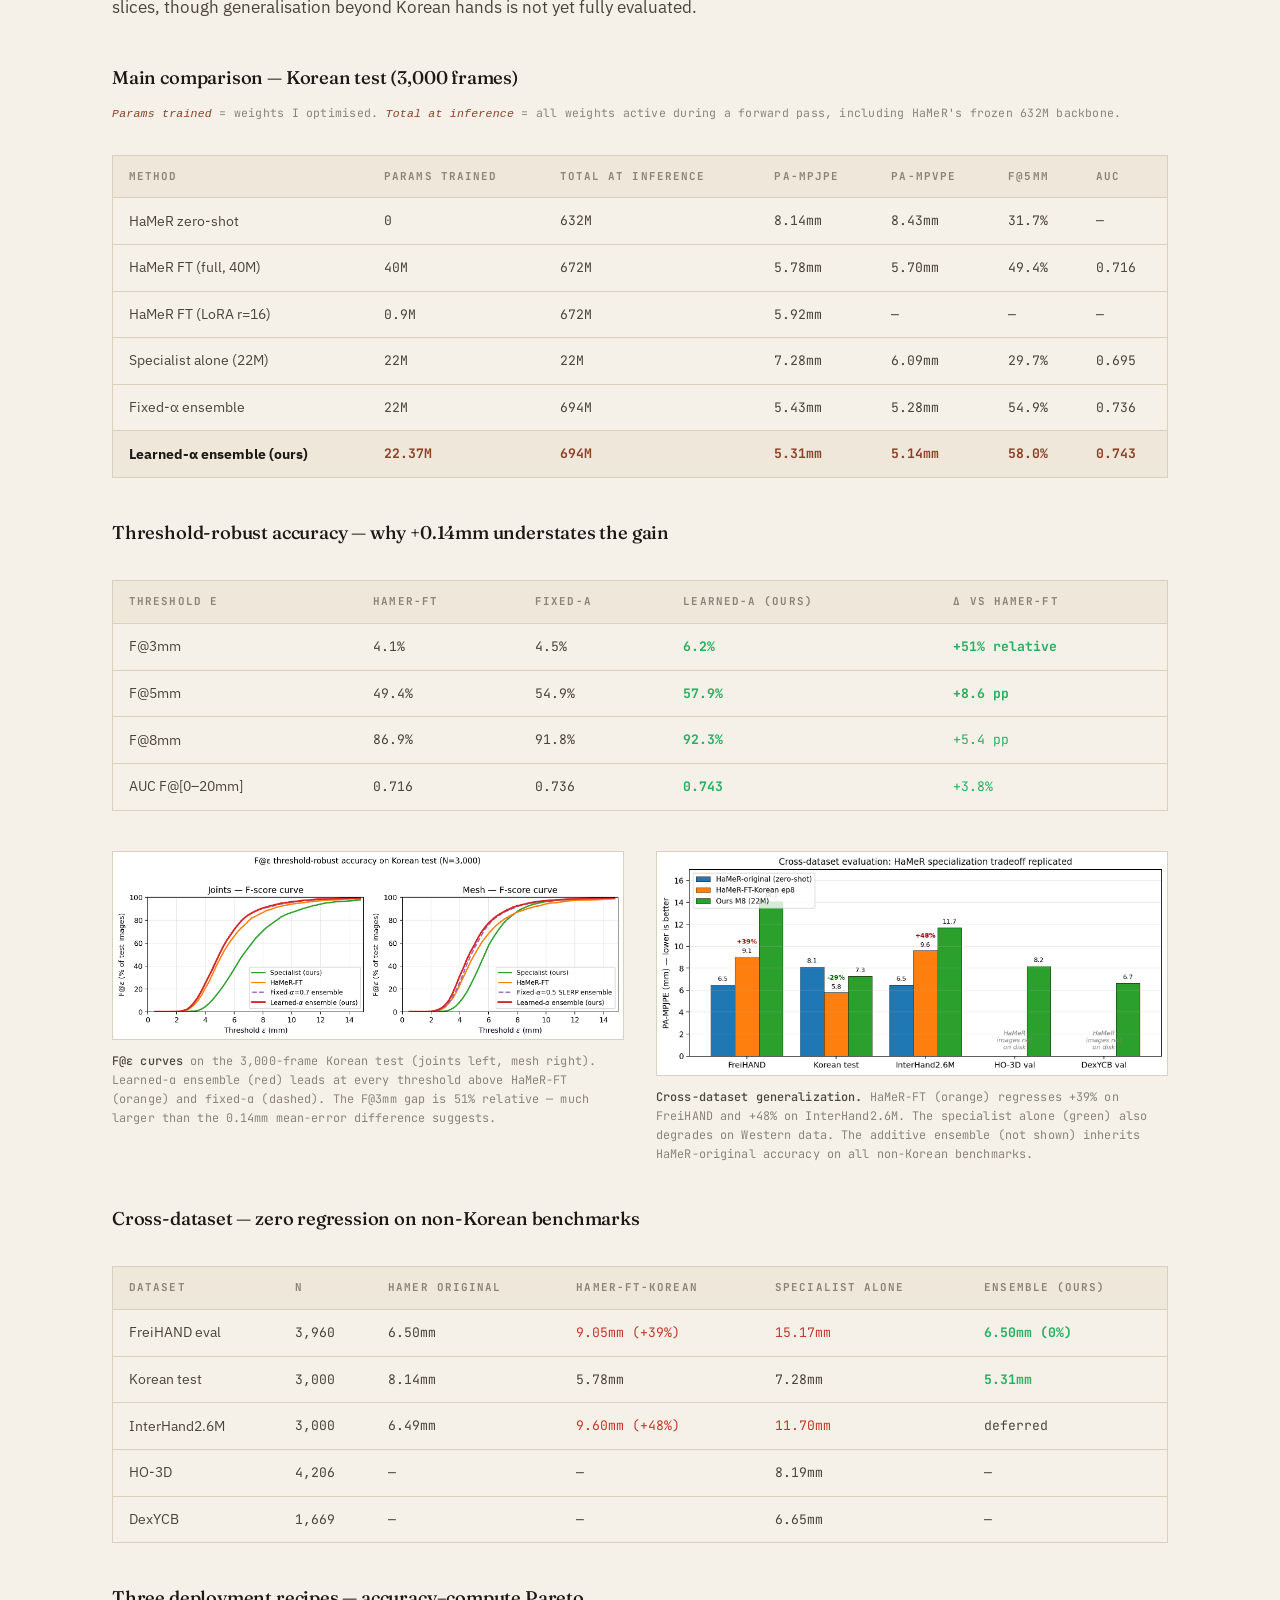
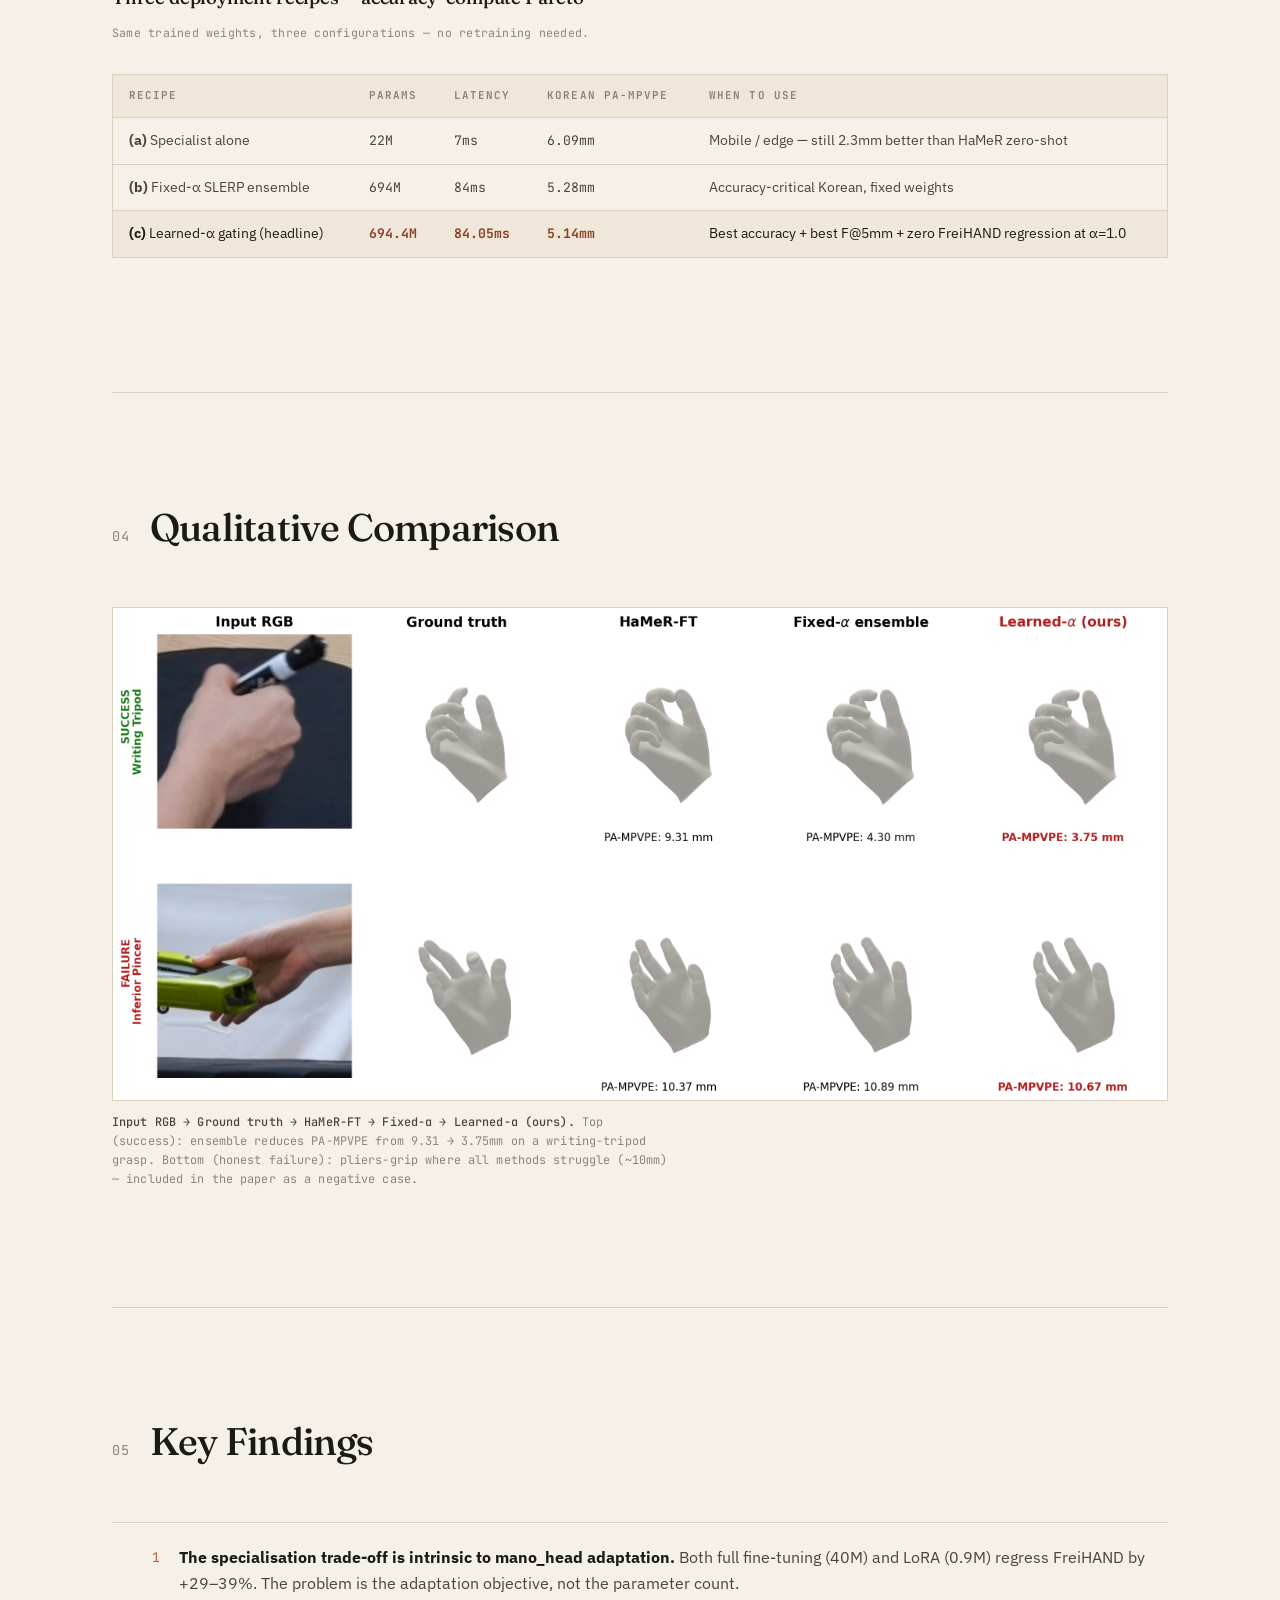
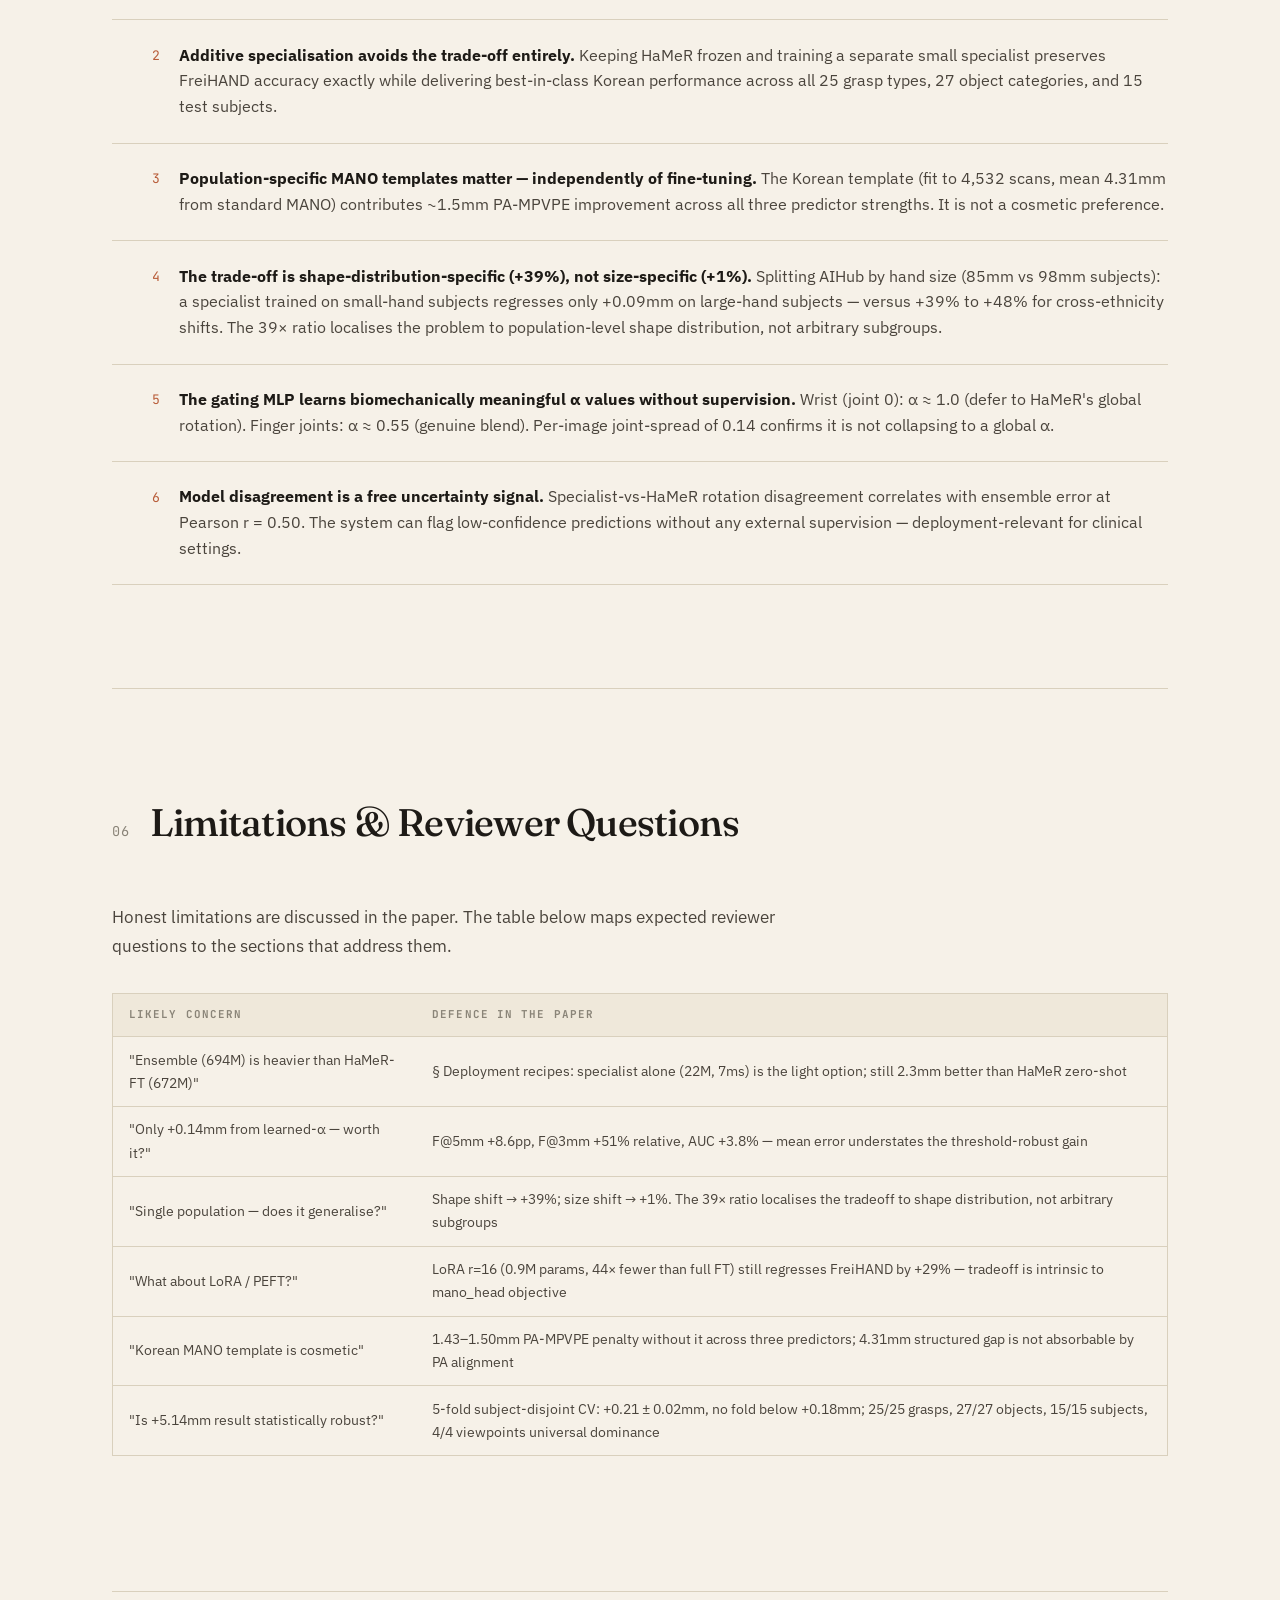
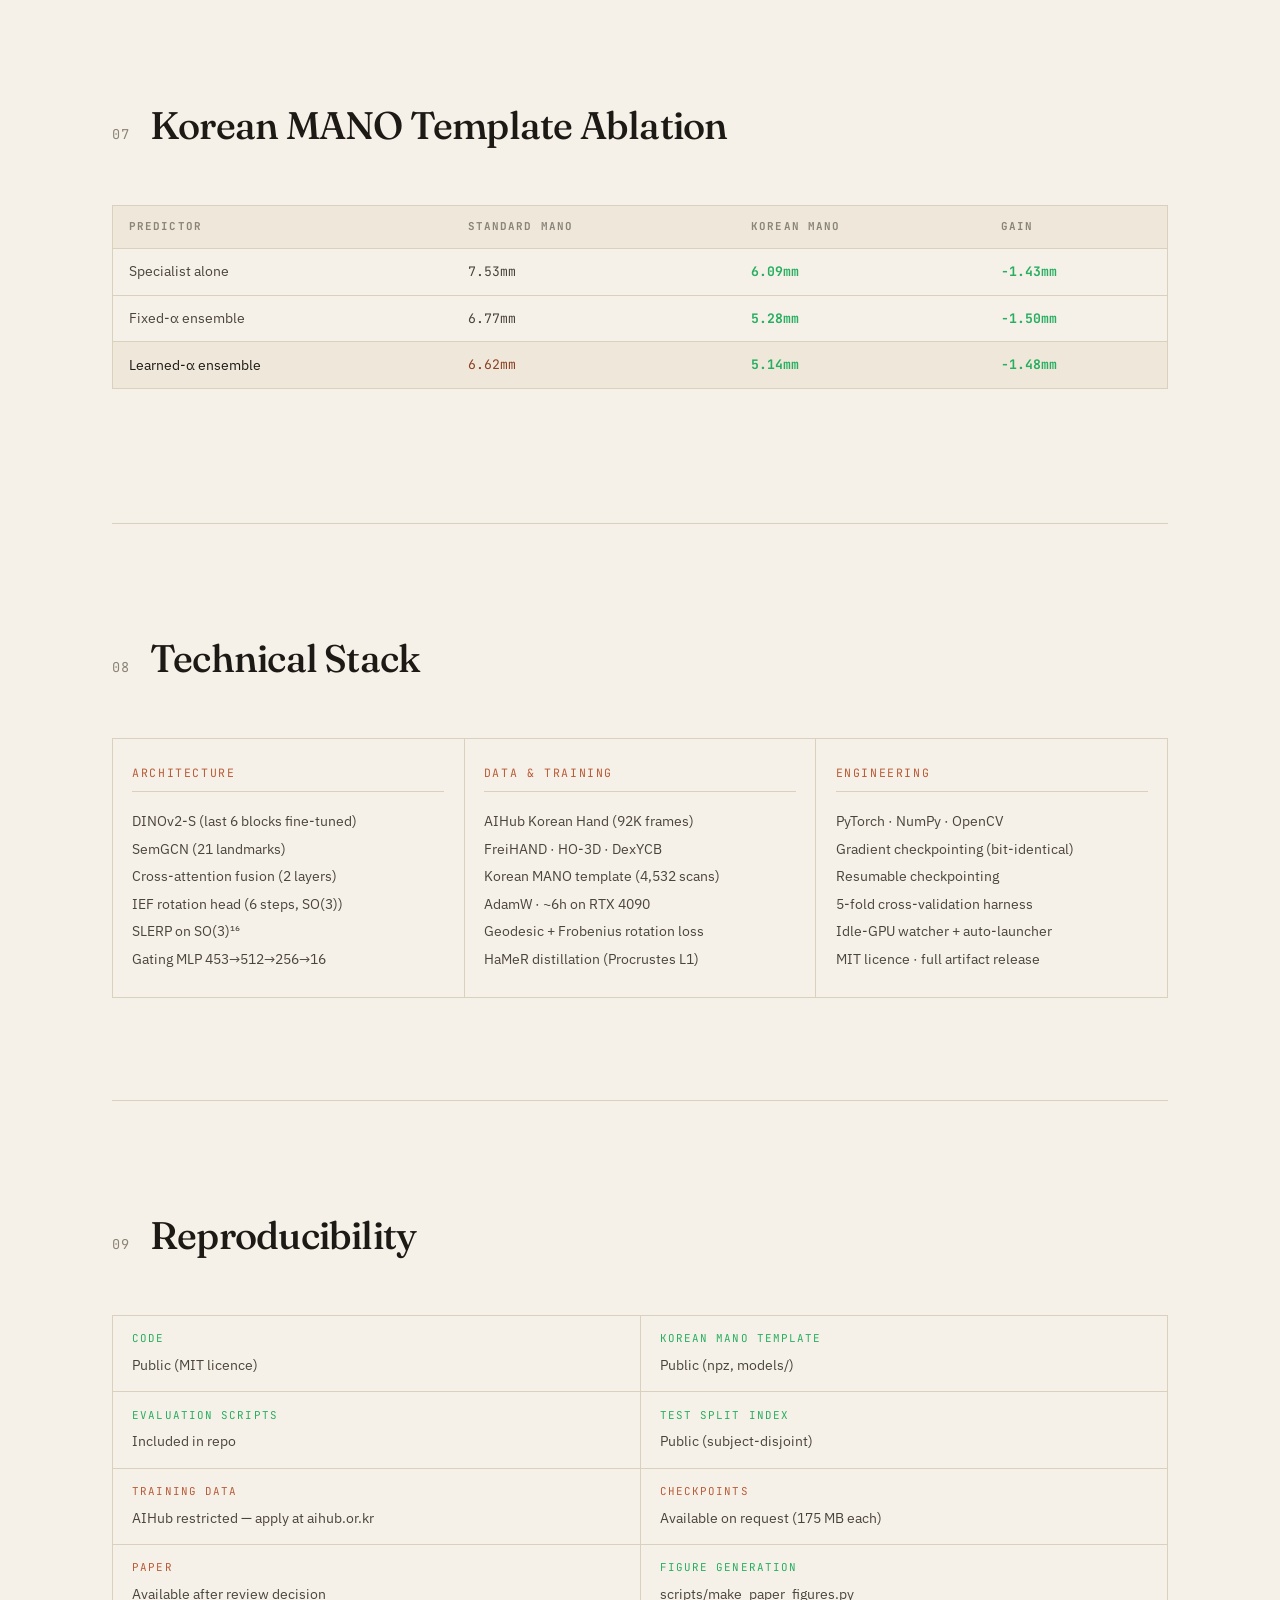
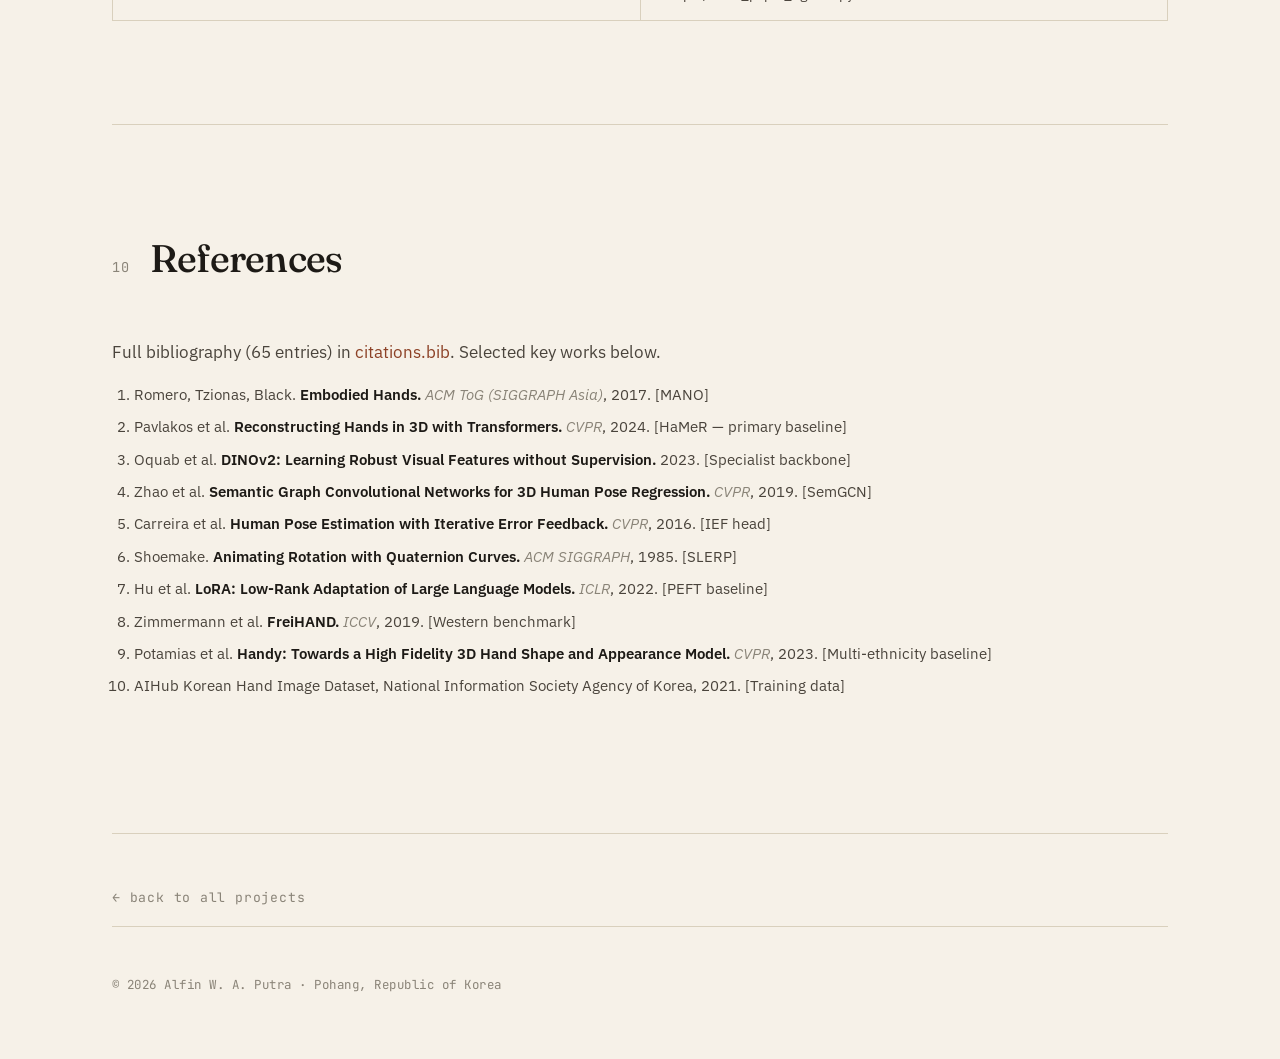
==== commit c762ce2f: "feat: polish pass — research statement, my role, reproducibility, coursework index.html: - CTA: 'Dow" ====
--- a/koreanhand.html
+++ b/koreanhand.html
@@ -41,6 +41,14 @@
         <span class="me">Alfin&nbsp;W.&nbsp;A.&nbsp;Putra</span> · Xiao&nbsp;Peng&nbsp;Yang
         <span class="proj-orcid">ORCID <a href="https://orcid.org/0009-0002-9769-4717" target="_blank" rel="noopener">0009-0002-9769-4717</a></span>
       </p>
+
+      <div class="my-role-box">
+        <span class="my-role-label">my role</span>
+        <p>Designed and implemented the full specialist architecture (DINOv2-S + SemGCN + cross-attention + IEF head),
+        built the Korean MANO template fitting pipeline from 4,532 scans, implemented FK/LBS inference,
+        ran all training experiments (100+), built the gating MLP and SLERP ensemble,
+        conducted all cross-dataset evaluations, wrote paper figures and tables, and first-authored the paper draft.</p>
+      </div>
       <div class="proj-hero-links">
         <a href="https://github.com/AlfinPutra23/KoreanHand-Population-Specific-Hand-Mesh-Reconstruction-via-Learned-Specialist-Foundation-Ensembling" target="_blank" rel="noopener" class="cta primary">
           <span>Code</span>
@@ -132,7 +140,7 @@
 
       <div class="pj-prose">
         <p>All results on a 3,000-frame, 15-subject, subject-disjoint Korean test partition.
-          The ensemble is universal: beats HaMeR-FT on all 25 grasp types, 27 object categories, 15 subjects, 4 viewpoints, and 6 hand regions — no test slice where HaMeR-FT is better.</p>
+          Across all slices evaluated — 25 grasp types, 27 object categories, 15 subjects, 4 viewpoints, 6 hand regions — the learned-α ensemble outperforms HaMeR-FT. No regression found on these slices, though generalisation beyond Korean hands is not yet fully evaluated.</p>
       </div>
 
       <h3 class="pj-sub-heading">Main comparison — Korean test (3,000 frames)</h3>
@@ -448,14 +456,14 @@
       </div>
     </section>
 
-    <!-- ===== REVIEWER ANTICIPATION ===== -->
+    <!-- ===== LIMITATIONS & REVIEWER QUESTIONS ===== -->
     <section class="section pj-section is-visible">
       <div class="section-head">
         <span class="section-num">06</span>
-        <h2 class="section-title">Reviewer Anticipation</h2>
+        <h2 class="section-title">Limitations &amp; Reviewer Questions</h2>
       </div>
       <div class="pj-prose">
-        <p>Every likely reviewer concern is pre-empted in the paper. Listed here for transparency.</p>
+        <p>Honest limitations are discussed in the paper. The table below maps expected reviewer questions to the sections that address them.</p>
       </div>
       <div class="pj-table-wrap">
         <table class="pj-table">
@@ -578,10 +586,52 @@
       </div>
     </section>
 
+    <!-- ===== REPRODUCIBILITY ===== -->
+    <section class="section pj-section is-visible">
+      <div class="section-head">
+        <span class="section-num">09</span>
+        <h2 class="section-title">Reproducibility</h2>
+      </div>
+      <div class="repro-grid">
+        <div class="repro-item repro-yes">
+          <span class="repro-key">Code</span>
+          <span class="repro-val">Public (MIT licence)</span>
+        </div>
+        <div class="repro-item repro-yes">
+          <span class="repro-key">Korean MANO template</span>
+          <span class="repro-val">Public (npz, models/)</span>
+        </div>
+        <div class="repro-item repro-yes">
+          <span class="repro-key">Evaluation scripts</span>
+          <span class="repro-val">Included in repo</span>
+        </div>
+        <div class="repro-item repro-yes">
+          <span class="repro-key">Test split index</span>
+          <span class="repro-val">Public (subject-disjoint)</span>
+        </div>
+        <div class="repro-item repro-partial">
+          <span class="repro-key">Training data</span>
+          <span class="repro-val">AIHub restricted — apply at aihub.or.kr</span>
+        </div>
+        <div class="repro-item repro-partial">
+          <span class="repro-key">Checkpoints</span>
+          <span class="repro-val">Available on request (175 MB each)</span>
+        </div>
+        <div class="repro-item repro-partial">
+          <span class="repro-key">Paper</span>
+          <span class="repro-val">Available after review decision</span>
+        </div>
+        <div class="repro-item repro-yes">
+          <span class="repro-key">Figure generation</span>
+          <span class="repro-val">scripts/make_paper_figures.py</span>
+        </div>
+      </div>
+    </section>
+
     <!-- ===== REFERENCES ===== -->
     <section class="section pj-section is-visible">
       <div class="section-head">
-        <span class="section-num">09</span>
+        <span class="section-num">10</span>
         <h2 class="section-title">References</h2>
       </div>
       <div class="pj-prose">
--- a/assets/css/style.css
+++ b/assets/css/style.css
@@ -359,6 +359,86 @@
 }
 
 /* ============================================================
+   research statement + for PIs
+   ============================================================ */
+.rs-section {
+  padding: var(--section-pad) 0;
+  border-top: 1px solid var(--rule);
+}
+.rs-grid {
+  display: grid;
+  grid-template-columns: 1fr 1fr;
+  gap: 3rem;
+  align-items: start;
+}
+.rs-label {
+  display: block;
+  font-family: var(--mono);
+  font-size: .68rem;
+  letter-spacing: .16em;
+  text-transform: uppercase;
+  color: var(--accent);
+  margin-bottom: .8rem;
+}
+.rs-statement p {
+  font-size: 1.05rem;
+  color: var(--ink-soft);
+  line-height: 1.75;
+  max-width: 56ch;
+}
+.rs-statement p strong { color: var(--ink); }
+.rs-pi-list {
+  list-style: none;
+  display: flex;
+  flex-direction: column;
+  gap: .55rem;
+  font-size: .94rem;
+  color: var(--ink-soft);
+}
+.rs-pi-key {
+  font-family: var(--mono);
+  font-size: .72rem;
+  letter-spacing: .08em;
+  color: var(--ink-mute);
+  text-transform: uppercase;
+  display: inline-block;
+  width: 5.5rem;
+}
+@media (max-width: 720px) {
+  .rs-grid { grid-template-columns: 1fr; gap: 2rem; }
+}
+
+/* ============================================================
+   selected coursework (inside timeline)
+   ============================================================ */
+.tl-courses {
+  display: flex;
+  flex-wrap: wrap;
+  gap: .35rem;
+  margin-top: .75rem;
+  align-items: center;
+}
+.tl-courses-label {
+  font-family: var(--mono);
+  font-size: .65rem;
+  letter-spacing: .12em;
+  text-transform: uppercase;
+  color: var(--ink-mute);
+  margin-right: .4rem;
+  flex-basis: 100%;
+  margin-bottom: .2rem;
+}
+.tl-courses span:not(.tl-courses-label) {
+  font-family: var(--mono);
+  font-size: .72rem;
+  padding: .2rem .55rem;
+  background: var(--bg-alt);
+  border: 1px solid var(--rule);
+  color: var(--ink-soft);
+  letter-spacing: .01em;
+}
+
+/* ============================================================
    01 — research interests
    ============================================================ */
 .interests-grid {
--- a/assets/css/project.css
+++ b/assets/css/project.css
@@ -206,6 +206,63 @@
   text-align: right;
 }
 
+/* ---- my role box ---- */
+.my-role-box {
+  border: 1px solid var(--rule);
+  border-left: 3px solid var(--accent);
+  padding: 1rem 1.4rem;
+  margin: 1.8rem 0 0;
+  background: var(--bg-alt);
+}
+.my-role-label {
+  display: block;
+  font-family: var(--mono);
+  font-size: .65rem;
+  letter-spacing: .16em;
+  text-transform: uppercase;
+  color: var(--accent);
+  margin-bottom: .5rem;
+}
+.my-role-box p {
+  font-size: .92rem;
+  color: var(--ink-soft);
+  line-height: 1.65;
+  margin: 0;
+}
+
+/* ---- reproducibility grid ---- */
+.repro-grid {
+  display: grid;
+  grid-template-columns: repeat(2, 1fr);
+  gap: 0;
+  border-top: 1px solid var(--rule);
+  border-left: 1px solid var(--rule);
+}
+.repro-item {
+  display: flex;
+  flex-direction: column;
+  gap: .3rem;
+  padding: .9rem 1.2rem;
+  border-right: 1px solid var(--rule);
+  border-bottom: 1px solid var(--rule);
+}
+.repro-key {
+  font-family: var(--mono);
+  font-size: .68rem;
+  letter-spacing: .1em;
+  text-transform: uppercase;
+  color: var(--ink-mute);
+}
+.repro-val {
+  font-size: .9rem;
+  color: var(--ink-soft);
+}
+.repro-yes .repro-key { color: #27ae60; }
+.repro-partial .repro-key { color: var(--accent); }
+@media (max-width: 600px) {
+  .repro-grid { grid-template-columns: 1fr; }
+}
+
 /* ---- sub-headings ---- */
 .pj-sub-heading {
   font-family: var(--serif);
